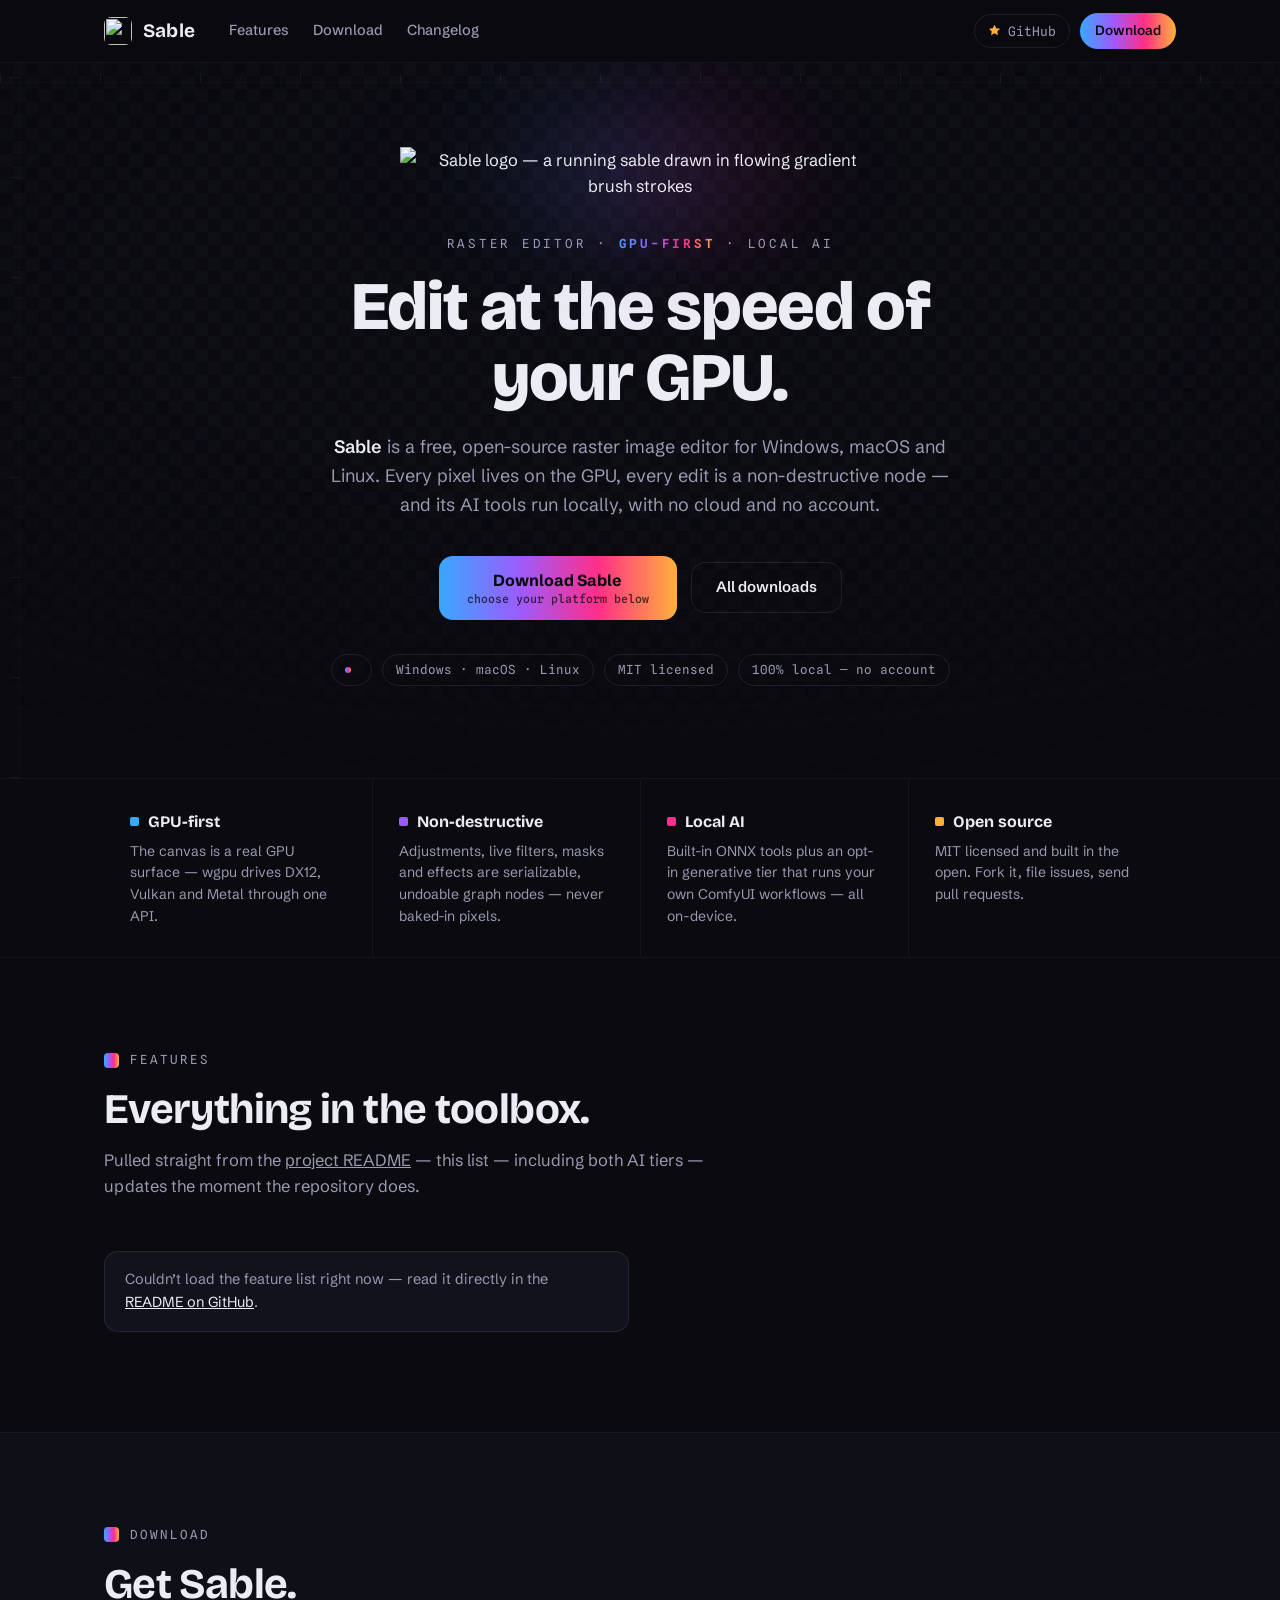
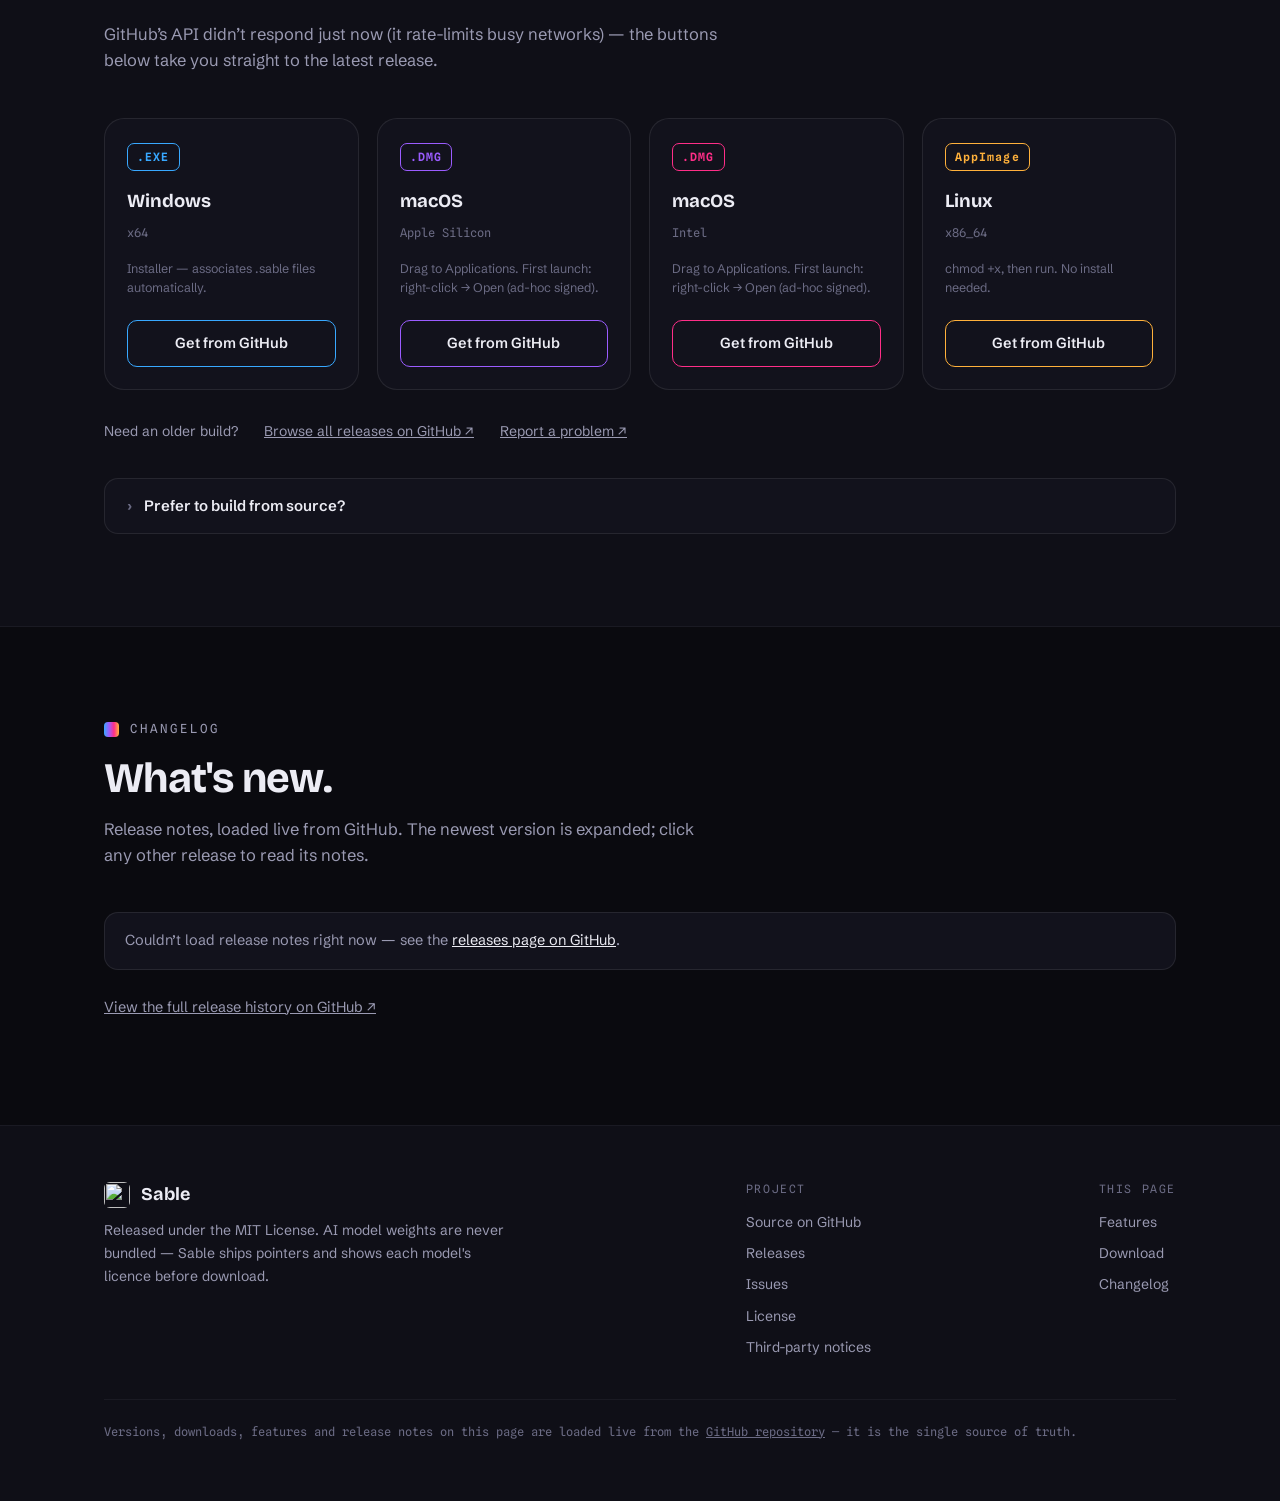
==== pages/index.html @ 09e89aaf "Add github page" ====
<!doctype html>
<!--
  Sable website — single static file, designed to live inside the repo itself.

  Deploy on GitHub Pages from the /pages folder:
    Branch-based Pages only supports / or /docs, so /pages is published
    through GitHub Actions instead:
    1. Save this file as  pages/index.html  on the main branch.
    2. Add the workflow  .github/workflows/site.yml  (provided with this file).
    3. Repo Settings → Pages → Source: "GitHub Actions".
    4. Push — the site goes live at  https://drommedhar.github.io/sable/

  No build step, no dependencies to install. All content (versions, download
  links, file sizes, features, changelog, stars, license, support links) is
  fetched live from the GitHub API and raw.githubusercontent.com, so the
  repository remains the single source of truth. All URLs are absolute, so
  the page works at any path (project subpath or a custom domain).
-->
<html lang="en">
<head>
<meta charset="utf-8">
<meta name="viewport" content="width=device-width, initial-scale=1">
<meta name="color-scheme" content="dark">
<title>Sable — GPU-first image editor with local AI</title>
<meta name="description" content="Sable is a free, open-source raster image editor for Windows, macOS and Linux. GPU-first, non-destructive, with local AI tools — no cloud, no account.">
<link rel="canonical" href="https://drommedhar.github.io/sable/">

<!-- Open Graph / social -->
<meta property="og:url" content="https://drommedhar.github.io/sable/">
<meta property="og:title" content="Sable — GPU-first image editor with local AI">
<meta property="og:description" content="A free, cross-platform raster image editor. Every pixel on the GPU, every edit a non-destructive node, AI that runs locally.">
<meta property="og:image" content="https://raw.githubusercontent.com/Drommedhar/sable/main/img/sable_icon.png">
<meta property="og:type" content="website">

<link rel="icon" type="image/png" href="https://raw.githubusercontent.com/Drommedhar/sable/main/img/sable_icon.png">

<!-- Fonts -->
<link rel="preconnect" href="https://fonts.googleapis.com">
<link rel="preconnect" href="https://fonts.gstatic.com" crossorigin>
<link href="https://fonts.googleapis.com/css2?family=Bricolage+Grotesque:opsz,wght@12..96,500;12..96,600;12..96,700;12..96,800&family=Schibsted+Grotesk:ital,wght@0,400;0,500;0,600;0,700;1,400&family=Spline+Sans+Mono:wght@400;500;600&display=swap" rel="stylesheet">

<!-- Markdown rendering + sanitizing for README / release notes -->
<script defer src="https://cdnjs.cloudflare.com/ajax/libs/marked/12.0.2/marked.min.js"></script>
<script defer src="https://cdnjs.cloudflare.com/ajax/libs/dompurify/3.1.5/purify.min.js"></script>

<style>
/* ============================================================
   Tokens — palette sampled from the Sable logo gradient
   ============================================================ */
:root{
  --bg:        #0a0a0f;
  --bg-2:      #0f0f17;
  --panel:     #12121c;
  --panel-2:   #161623;
  --line:      rgba(236,236,244,.09);
  --line-soft: rgba(236,236,244,.05);
  --text:      #ececf4;
  --mut:       #9a9ab2;
  --faint:     #6b6b84;

  --blue:    #38a8ff;
  --violet:  #9b5cff;
  --magenta: #ff2e88;
  --amber:   #ffb13b;
  --grad: linear-gradient(90deg,var(--blue),var(--violet),var(--magenta),var(--amber));

  --font-display:"Bricolage Grotesque",system-ui,sans-serif;
  --font-body:"Schibsted Grotesk",system-ui,sans-serif;
  --font-mono:"Spline Sans Mono",ui-monospace,monospace;

  --r-sm:8px; --r-md:14px; --r-lg:20px;
  --maxw:1120px;
}

*{box-sizing:border-box}
html{scroll-behavior:smooth}
body{
  margin:0;
  background:var(--bg);
  color:var(--text);
  font-family:var(--font-body);
  font-size:16.5px;
  line-height:1.6;
  -webkit-font-smoothing:antialiased;
  text-rendering:optimizeLegibility;
}
img{max-width:100%;height:auto}
a{color:var(--text)}
:focus-visible{outline:2px solid var(--blue);outline-offset:3px;border-radius:4px}
::selection{background:var(--violet);color:#0a0a0f}

.wrap{max-width:var(--maxw);margin:0 auto;padding:0 24px}
.skip{position:absolute;left:-999px;top:8px;background:var(--panel);padding:8px 14px;border-radius:8px;z-index:100}
.skip:focus{left:8px}

/* ============================================================
   Nav
   ============================================================ */
.nav{
  position:sticky;top:0;z-index:50;
  background:rgba(10,10,15,.78);
  backdrop-filter:blur(14px);
  -webkit-backdrop-filter:blur(14px);
  border-bottom:1px solid var(--line-soft);
}
.nav-in{display:flex;align-items:center;gap:28px;height:62px}
.brand{display:flex;align-items:center;gap:11px;text-decoration:none;font-family:var(--font-display);font-weight:700;font-size:19px;letter-spacing:.01em}
.brand img{width:28px;height:28px;border-radius:7px}
.nav-links{display:flex;gap:24px;margin-left:6px}
.nav-links a{color:var(--mut);text-decoration:none;font-size:14.5px;font-weight:500;transition:color .15s}
.nav-links a:hover{color:var(--text)}
.nav-right{margin-left:auto;display:flex;align-items:center;gap:10px}
.star-pill{
  display:inline-flex;align-items:center;gap:7px;
  font-family:var(--font-mono);font-size:13px;color:var(--mut);
  text-decoration:none;border:1px solid var(--line);border-radius:99px;
  padding:6px 13px;transition:border-color .15s,color .15s;
}
.star-pill:hover{border-color:var(--violet);color:var(--text)}
.star-pill svg{width:13px;height:13px;fill:var(--amber)}
.nav-dl{
  font-size:13.5px;font-weight:600;text-decoration:none;color:#0a0a0f;
  background:var(--grad);border-radius:99px;padding:7px 15px;
}
.nav-dl:hover{filter:brightness(1.1)}

/* ============================================================
   Hero — an editor canvas: dark checkerboard, rulers,
   the logo with an aurora glow and a sheen flowing through its strokes
   ============================================================ */
.hero{position:relative;overflow:hidden;border-bottom:1px solid var(--line-soft)}
.hero-canvas{
  position:absolute;inset:0;
  background:repeating-conic-gradient(#0e0e15 0% 25%, #0a0a0f 0% 50%) 0 0 / 26px 26px;
  -webkit-mask-image:radial-gradient(120% 90% at 50% 30%, #000 35%, transparent 78%);
  mask-image:radial-gradient(120% 90% at 50% 30%, #000 35%, transparent 78%);
}
/* faint editor rulers along the top and left edge */
.ruler-x,.ruler-y{position:absolute;opacity:.5;pointer-events:none}
.ruler-x{
  top:0;left:0;right:0;height:20px;border-bottom:1px solid var(--line-soft);
  background:
    repeating-linear-gradient(90deg, var(--line) 0 1px, transparent 1px 100px),
    repeating-linear-gradient(90deg, var(--line-soft) 0 1px, transparent 1px 10px);
  background-size:100% 9px,100% 5px;
  background-position:bottom left;background-repeat:repeat-x;
}
.ruler-y{
  top:0;bottom:0;left:0;width:20px;border-right:1px solid var(--line-soft);
  background:
    repeating-linear-gradient(0deg, var(--line) 0 1px, transparent 1px 100px),
    repeating-linear-gradient(0deg, var(--line-soft) 0 1px, transparent 1px 10px);
  background-size:9px 100%,5px 100%;
  background-position:bottom right;background-repeat:repeat-y;
}
.hero-in{
  position:relative;
  display:flex;flex-direction:column;align-items:center;text-align:center;
  padding:84px 24px 92px;
  cursor:crosshair;
}

/* the logo stage — soft aurora behind, a light sheen flowing through the
   brush strokes (the logo PNG itself is the mask) */
.logo-stage{position:relative;display:grid;place-items:center;margin-bottom:34px}
.aura{position:absolute;border-radius:50%;filter:blur(64px);pointer-events:none;z-index:0}
.aura-1{width:300px;height:230px;left:6%;background:radial-gradient(closest-side,var(--blue),transparent 72%);opacity:.20;animation:drift-a 12s ease-in-out infinite alternate}
.aura-2{width:340px;height:250px;background:radial-gradient(closest-side,var(--violet),transparent 72%);opacity:.22;animation:drift-b 10s ease-in-out infinite alternate}
.aura-3{width:300px;height:230px;right:4%;background:radial-gradient(closest-side,var(--magenta),transparent 72%);opacity:.18;animation:drift-a 14s ease-in-out infinite alternate-reverse}
@keyframes drift-a{from{transform:translate(-26px,10px) scale(.94)}to{transform:translate(26px,-14px) scale(1.06)}}
@keyframes drift-b{from{transform:translate(18px,-12px) scale(1.05)}to{transform:translate(-20px,12px) scale(.95)}}
.logo-wrap{position:relative;z-index:1}
.logo-wrap img{width:min(480px,72vw);display:block;filter:drop-shadow(0 14px 50px rgba(155,92,255,.25))}
.logo-flow{
  position:absolute;inset:0;pointer-events:none;
  -webkit-mask:url("https://raw.githubusercontent.com/Drommedhar/sable/main/img/logo_only.png") center/contain no-repeat;
  mask:url("https://raw.githubusercontent.com/Drommedhar/sable/main/img/logo_only.png") center/contain no-repeat;
  background:linear-gradient(115deg,transparent 42%,rgba(255,245,235,.95) 50%,transparent 58%);
  background-size:250% 100%;background-repeat:no-repeat;background-position:0% 0;
  mix-blend-mode:screen;
  animation:stroke-flow 5.2s cubic-bezier(.45,0,.3,1) infinite;
}
@keyframes stroke-flow{
  0%{background-position:0% 0}
  48%{background-position:100% 0}
  100%{background-position:100% 0}
}

.eyebrow{
  font-family:var(--font-mono);font-size:12.5px;letter-spacing:.22em;
  text-transform:uppercase;color:var(--mut);margin:0 0 18px;
}
.eyebrow b{
  background:var(--grad);-webkit-background-clip:text;background-clip:text;
  color:transparent;font-weight:600;
}
h1{
  font-family:var(--font-display);font-weight:800;
  font-size:clamp(38px,6.2vw,68px);line-height:1.04;letter-spacing:-.02em;
  margin:0 0 20px;max-width:15ch;
}
.tagline{max-width:58ch;color:var(--mut);font-size:18px;margin:0 0 36px}
.tagline strong{color:var(--text);font-weight:600}

.cta-row{display:flex;flex-wrap:wrap;gap:14px;justify-content:center;align-items:center}
.btn{
  display:inline-flex;flex-direction:column;align-items:center;justify-content:center;
  text-decoration:none;border-radius:var(--r-md);
  padding:14px 28px;font-weight:700;font-size:16px;line-height:1.25;
  transition:transform .12s,filter .15s,border-color .15s;
}
.btn:active{transform:translateY(1px)}
.btn-primary{background:var(--grad);color:#0a0a0f}
.btn-primary:hover{filter:brightness(1.12)}
.btn-primary small{font-family:var(--font-mono);font-weight:500;font-size:11.5px;opacity:.75;margin-top:2px}
.btn-ghost{border:1px solid var(--line);color:var(--text);font-weight:600;font-size:15px;padding:15px 24px}
.btn-ghost:hover{border-color:var(--violet)}
.alt-arch{font-size:13px;color:var(--faint);margin-top:14px}
.alt-arch a{color:var(--mut)}
.alt-arch a:hover{color:var(--text)}

.hero-chips{display:flex;flex-wrap:wrap;gap:10px;justify-content:center;margin-top:34px}
.chip{
  font-family:var(--font-mono);font-size:12.5px;color:var(--mut);
  border:1px solid var(--line);border-radius:99px;padding:5px 13px;
  text-decoration:none;display:inline-flex;align-items:center;gap:7px;
}
a.chip:hover{border-color:var(--blue);color:var(--text)}
.chip .dot{width:6px;height:6px;border-radius:99px;background:var(--grad)}

/* ============================================================
   Spec strip
   ============================================================ */
.specs{border-bottom:1px solid var(--line-soft)}
.specs-in{
  display:grid;grid-template-columns:repeat(4,1fr);
}
.spec{padding:30px 26px;border-left:1px solid var(--line-soft)}
.spec:first-child{border-left:0}
.spec h3{font-family:var(--font-display);font-size:16px;font-weight:700;margin:0 0 6px}
.spec p{margin:0;font-size:14px;color:var(--mut);line-height:1.55}
.spec h3 span{display:inline-block;width:9px;height:9px;border-radius:2px;margin-right:9px;vertical-align:1px}

/* ============================================================
   Sections — quiet eyebrow: color swatch + label
   ============================================================ */
section{padding:92px 0}
.layer-row{
  display:flex;align-items:center;gap:11px;
  font-family:var(--font-mono);font-size:12.5px;letter-spacing:.16em;
  text-transform:uppercase;color:var(--mut);margin-bottom:16px;
}
.layer-row .swatch{width:15px;height:15px;border-radius:4px;background:var(--grad)}
h2{
  font-family:var(--font-display);font-weight:700;
  font-size:clamp(28px,3.6vw,42px);letter-spacing:-.015em;line-height:1.1;
  margin:0 0 14px;
}
.sec-sub{color:var(--mut);max-width:62ch;margin:0 0 44px;font-size:16.5px}
.sec-sub a{color:var(--mut)}
.sec-sub a:hover{color:var(--text)}

/* status / fallback notes */
.note{
  border:1px solid var(--line);border-radius:var(--r-md);
  background:var(--panel);color:var(--mut);font-size:14.5px;
  padding:16px 20px;margin:8px 0;
}
.note a{color:var(--text)}

/* loading shimmer */
.skel{position:relative;overflow:hidden;background:var(--panel);border-radius:var(--r-md);min-height:120px}
.skel::after{
  content:"";position:absolute;inset:0;
  background:linear-gradient(100deg,transparent 30%,rgba(236,236,244,.045) 50%,transparent 70%);
  animation:shimmer 1.4s infinite;
}
@keyframes shimmer{from{transform:translateX(-100%)}to{transform:translateX(100%)}}

/* ============================================================
   Features — docked editor panels, content from README
   ============================================================ */
.feat-grid{display:grid;grid-template-columns:1fr 1fr;gap:22px}
.panel{
  border:1px solid var(--line);border-radius:var(--r-lg);
  background:linear-gradient(180deg,var(--panel) 0%,var(--bg-2) 100%);
  overflow:hidden;display:flex;flex-direction:column;
}
.panel-head{
  display:flex;align-items:center;gap:10px;
  padding:13px 20px;border-bottom:1px solid var(--line-soft);
  background:rgba(236,236,244,.025);
  font-family:var(--font-mono);font-size:12.5px;letter-spacing:.12em;text-transform:uppercase;
}
.panel-head .pdot{width:8px;height:8px;border-radius:2px;background:var(--hue,var(--blue))}
.panel-head .caret{margin-left:auto;color:var(--faint);font-size:11px}
.panel-body{padding:20px 24px 8px;font-size:15px;color:#c7c7d8}
.panel-body.clamped{
  max-height:330px;overflow:hidden;
  -webkit-mask-image:linear-gradient(#000 72%,transparent);
  mask-image:linear-gradient(#000 72%,transparent);
}
.panel-body p{margin:0 0 12px}
.panel-body ul{margin:0 0 12px;padding-left:2px;list-style:none}
.panel-body li{padding-left:20px;position:relative;margin-bottom:9px;line-height:1.55}
.panel-body li::before{
  content:"";position:absolute;left:2px;top:.62em;
  width:7px;height:7px;border-radius:2px;background:var(--hue,var(--blue));opacity:.85;
}
.panel-body li li::before{width:5px;height:5px;border-radius:99px;opacity:.55}
.panel-body ul ul{margin-top:9px}
.panel-body strong{color:var(--text);font-weight:600}
.panel-body code{
  font-family:var(--font-mono);font-size:.86em;background:rgba(236,236,244,.07);
  padding:1.5px 6px;border-radius:5px;
}
.panel-body a{color:var(--blue)}
.panel-more{
  align-self:flex-start;margin:4px 24px 20px;
  background:none;border:1px solid var(--line);color:var(--mut);
  font-family:var(--font-mono);font-size:12px;letter-spacing:.08em;
  border-radius:99px;padding:6px 14px;cursor:pointer;
}
.panel-more:hover{color:var(--text);border-color:var(--hue,var(--violet))}

/* ============================================================
   Downloads
   ============================================================ */
#download{background:var(--bg-2);border-top:1px solid var(--line-soft);border-bottom:1px solid var(--line-soft)}
.dl-grid{display:grid;grid-template-columns:repeat(4,1fr);gap:18px}
.dl-card{
  border:1px solid var(--line);border-radius:var(--r-lg);
  background:var(--panel);padding:24px 22px 22px;
  display:flex;flex-direction:column;gap:6px;position:relative;
}
.dl-card.detected{border-color:var(--hue);box-shadow:0 0 0 1px var(--hue),0 12px 44px -18px var(--hue)}
.dl-detected{
  position:absolute;top:-10px;right:14px;
  font-family:var(--font-mono);font-size:10.5px;letter-spacing:.14em;text-transform:uppercase;
  background:var(--hue);color:#0a0a0f;border-radius:99px;padding:3px 10px;font-weight:600;
}
.ftype{
  align-self:flex-start;
  font-family:var(--font-mono);font-size:11.5px;font-weight:600;letter-spacing:.1em;
  color:var(--hue);border:1px solid var(--hue);border-radius:7px;
  padding:4px 9px;margin-bottom:10px;
}
.dl-card h3{font-family:var(--font-display);font-size:18.5px;font-weight:700;margin:0}
.dl-arch{font-family:var(--font-mono);font-size:12px;color:var(--faint)}
.dl-file{font-family:var(--font-mono);font-size:12px;color:var(--mut);word-break:break-all;margin-top:8px}
.dl-meta{font-family:var(--font-mono);font-size:12px;color:var(--faint);margin-bottom:12px}
.dl-hint{font-size:12.5px;color:var(--faint);line-height:1.5;margin-bottom:16px}
.dl-btn{
  margin-top:auto;text-align:center;text-decoration:none;font-weight:600;font-size:14.5px;
  border:1px solid var(--hue);color:var(--text);border-radius:10px;padding:11px 10px;
  transition:background .15s,color .15s;
}
.dl-btn:hover{background:var(--hue);color:#0a0a0f}
.dl-foot{margin-top:30px;display:flex;flex-wrap:wrap;gap:10px 26px;align-items:center;font-size:14px;color:var(--mut)}
.dl-foot a{color:var(--mut)}
.dl-foot a:hover{color:var(--text)}
details.src{
  margin-top:36px;border:1px solid var(--line);border-radius:var(--r-md);
  background:var(--panel);
}
details.src summary{
  cursor:pointer;padding:15px 20px;font-weight:600;font-size:15px;list-style:none;
  display:flex;align-items:center;gap:10px;
}
details.src summary::before{content:"›";font-family:var(--font-mono);color:var(--faint);transition:transform .15s}
details.src[open] summary::before{transform:rotate(90deg)}
details.src .src-body{padding:0 20px 20px;color:var(--mut);font-size:14.5px}
details.src pre{
  background:#0a0a0f;border:1px solid var(--line-soft);border-radius:10px;
  padding:14px 18px;overflow-x:auto;font-family:var(--font-mono);font-size:13px;color:#c7c7d8;
}
details.src a{color:var(--blue)}

/* ============================================================
   Changelog
   ============================================================ */
.release{border:1px solid var(--line);border-radius:var(--r-lg);background:var(--panel);margin-bottom:16px;overflow:hidden}
.release summary{
  list-style:none;cursor:pointer;display:flex;align-items:center;gap:14px;flex-wrap:wrap;
  padding:18px 24px;
}
.release summary::-webkit-details-marker{display:none}
.release summary:hover{background:rgba(236,236,244,.02)}
.rel-tag{font-family:var(--font-mono);font-weight:600;font-size:16px}
.rel-latest{
  font-family:var(--font-mono);font-size:10.5px;font-weight:600;letter-spacing:.14em;text-transform:uppercase;
  background:var(--grad);color:#0a0a0f;border-radius:99px;padding:3px 10px;
}
.rel-pre{
  font-family:var(--font-mono);font-size:10.5px;letter-spacing:.12em;text-transform:uppercase;
  border:1px solid var(--line);color:var(--faint);border-radius:99px;padding:3px 10px;
}
.rel-date{font-family:var(--font-mono);font-size:13px;color:var(--faint)}
.rel-gh{margin-left:auto;font-size:13px;color:var(--faint);text-decoration:none}
.rel-gh:hover{color:var(--text)}
.rel-caret{font-family:var(--font-mono);color:var(--faint);transition:transform .15s}
details[open] .rel-caret{transform:rotate(90deg)}
.rel-body{padding:4px 26px 22px;border-top:1px solid var(--line-soft);font-size:15px;color:#c7c7d8}
.rel-body h3{
  display:inline-block;font-family:var(--font-mono);font-size:11.5px;font-weight:600;
  letter-spacing:.14em;text-transform:uppercase;border-radius:99px;
  padding:4px 13px;margin:20px 0 12px;border:1px solid var(--line);color:var(--mut);
}
.rel-body h3[data-kind="added"]{color:var(--amber);border-color:var(--amber)}
.rel-body h3[data-kind="changed"]{color:var(--blue);border-color:var(--blue)}
.rel-body h3[data-kind="fixed"]{color:var(--magenta);border-color:var(--magenta)}
.rel-body h3[data-kind="removed"],.rel-body h3[data-kind="security"]{color:var(--violet);border-color:var(--violet)}
.rel-body ul{margin:0 0 14px;padding-left:2px;list-style:none}
.rel-body li{padding-left:18px;position:relative;margin-bottom:8px;line-height:1.55}
.rel-body li::before{content:"–";position:absolute;left:0;color:var(--faint)}
.rel-body strong{color:var(--text);font-weight:600}
.rel-body code{font-family:var(--font-mono);font-size:.86em;background:rgba(236,236,244,.07);padding:1.5px 6px;border-radius:5px}
.rel-body a{color:var(--blue);word-break:break-word}
.rel-body p{margin:14px 0}
.changelog-foot{margin-top:26px;font-size:14.5px}
.changelog-foot a{color:var(--mut)}
.changelog-foot a:hover{color:var(--text)}

/* ============================================================
   Footer
   ============================================================ */
footer{border-top:1px solid var(--line-soft);padding:54px 0 60px;background:var(--bg-2)}
.foot-in{display:flex;flex-wrap:wrap;gap:34px;justify-content:space-between;align-items:flex-start}
.foot-brand{display:flex;align-items:center;gap:11px;font-family:var(--font-display);font-weight:700;font-size:18px}
.foot-brand img{width:26px;height:26px;border-radius:6px}
.foot-col{font-size:14px;color:var(--mut);max-width:46ch;line-height:1.65}
.foot-col p{margin:10px 0 0}
.foot-links{display:flex;flex-direction:column;gap:9px;font-size:14px}
.foot-links a{color:var(--mut);text-decoration:none}
.foot-links a:hover{color:var(--text)}
.foot-links .fl-head{font-family:var(--font-mono);font-size:11.5px;letter-spacing:.14em;text-transform:uppercase;color:var(--faint);margin-bottom:3px}
.support-row{display:flex;flex-wrap:wrap;gap:10px;margin-top:14px}
.support-row a{
  font-size:13px;font-weight:600;text-decoration:none;color:var(--text);
  border:1px solid var(--line);border-radius:99px;padding:7px 15px;
}
.support-row a:hover{border-color:var(--amber)}
.foot-truth{
  margin-top:40px;padding-top:22px;border-top:1px solid var(--line-soft);
  font-family:var(--font-mono);font-size:12px;color:var(--faint);
  display:flex;flex-wrap:wrap;gap:8px 20px;justify-content:space-between;
}
.foot-truth a{color:var(--faint)}

/* ============================================================
   Responsive + motion
   ============================================================ */
@media (max-width:980px){
  .feat-grid{grid-template-columns:1fr}
  .dl-grid{grid-template-columns:1fr 1fr}
  .specs-in{grid-template-columns:1fr 1fr}
  .spec:nth-child(odd){border-left:0}
  .spec{border-top:1px solid var(--line-soft)}
  .spec:nth-child(-n+2){border-top:0}
}
@media (max-width:720px){
  .nav-links{display:none}
  .nav-dl{display:none}
  section{padding:68px 0}
  .hero-in{padding:60px 20px 70px}
  .dl-grid{grid-template-columns:1fr}
  .specs-in{grid-template-columns:1fr}
  .spec{border-left:0;border-top:1px solid var(--line-soft)}
  .spec:first-child{border-top:0}
  .rel-gh{display:none}
}
@media (prefers-reduced-motion:reduce){
  html{scroll-behavior:auto}
  .logo-flow,.aura{animation:none}
  .logo-flow{display:none}
  .skel::after{animation:none}
  *{transition:none !important}
}
</style>
</head>
<body>
<a class="skip" href="#main">Skip to content</a>

<!-- ================= NAV ================= -->
<nav class="nav" aria-label="Main">
  <div class="wrap nav-in">
    <a class="brand" href="#top">
      <img src="https://raw.githubusercontent.com/Drommedhar/sable/main/img/sable_icon.png" alt="" width="28" height="28">
      Sable
    </a>
    <div class="nav-links">
      <a href="#features">Features</a>
      <a href="#download">Download</a>
      <a href="#changelog">Changelog</a>
    </div>
    <div class="nav-right">
      <a class="star-pill" id="navStars" href="https://github.com/Drommedhar/sable" target="_blank" rel="noopener">
        <svg viewBox="0 0 16 16" aria-hidden="true"><path d="M8 .8l2.1 4.4 4.8.6-3.5 3.3.9 4.7L8 11.5l-4.3 2.3.9-4.7L1.1 5.8l4.8-.6z"/></svg>
        <span id="navStarCount">GitHub</span>
      </a>
      <a class="nav-dl" href="#download">Download</a>
    </div>
  </div>
</nav>

<main id="main">

<!-- ================= HERO ================= -->
<header class="hero" id="top">
  <div class="hero-canvas" aria-hidden="true"></div>
  <div class="ruler-x" aria-hidden="true"></div>
  <div class="ruler-y" aria-hidden="true"></div>

  <div class="hero-in">
    <div class="logo-stage">
      <span class="aura aura-1" aria-hidden="true"></span>
      <span class="aura aura-2" aria-hidden="true"></span>
      <span class="aura aura-3" aria-hidden="true"></span>
      <div class="logo-wrap">
        <img src="https://raw.githubusercontent.com/Drommedhar/sable/main/img/logo_only.png" alt="Sable logo — a running sable drawn in flowing gradient brush strokes" fetchpriority="high">
        <span class="logo-flow" aria-hidden="true"></span>
      </div>
    </div>

    <p class="eyebrow">Raster editor · <b>GPU-first</b> · Local AI</p>
    <h1>Edit at the speed of your GPU.</h1>
    <p class="tagline" id="tagline">
      <strong>Sable</strong> is a free, open-source raster image editor for Windows, macOS and Linux.
      Every pixel lives on the GPU, every edit is a non-destructive node — and its AI tools run
      locally, with no cloud and no account.
    </p>

    <div class="cta-row">
      <a class="btn btn-primary" id="btnPrimary" href="#download">
        <span id="btnPrimaryLabel">Download Sable</span>
        <small id="btnPrimaryMeta">latest release</small>
      </a>
      <a class="btn btn-ghost" href="#download">All downloads</a>
    </div>
    <p class="alt-arch" id="altArch" hidden></p>

    <div class="hero-chips" id="heroChips">
      <a class="chip" id="chipVersion" href="#changelog" hidden><span class="dot"></span><span id="chipVersionText"></span></a>
      <span class="chip">Windows · macOS · Linux</span>
      <span class="chip" id="chipLicense">MIT licensed</span>
      <span class="chip">100% local — no account</span>
    </div>
  </div>
</header>

<!-- ================= SPEC STRIP ================= -->
<div class="specs" aria-label="Highlights">
  <div class="wrap specs-in">
    <div class="spec">
      <h3><span style="background:var(--blue)"></span>GPU-first</h3>
      <p>The canvas is a real GPU surface — wgpu drives DX12, Vulkan and Metal through one API.</p>
    </div>
    <div class="spec">
      <h3><span style="background:var(--violet)"></span>Non-destructive</h3>
      <p>Adjustments, live filters, masks and effects are serializable, undoable graph nodes — never baked-in pixels.</p>
    </div>
    <div class="spec">
      <h3><span style="background:var(--magenta)"></span>Local AI</h3>
      <p>Built-in ONNX tools plus an opt-in generative tier that runs your own ComfyUI workflows — all on-device.</p>
    </div>
    <div class="spec">
      <h3><span style="background:var(--amber)"></span>Open source</h3>
      <p>MIT licensed and built in the open. Fork it, file issues, send pull requests.</p>
    </div>
  </div>
</div>

<!-- ================= FEATURES ================= -->
<section id="features" style="scroll-margin-top:70px">
  <div class="wrap">
    <div class="layer-row" aria-hidden="true">
      <span class="swatch"></span> Features
    </div>
    <h2>Everything in the toolbox.</h2>
    <p class="sec-sub">Pulled straight from the
      <a href="https://github.com/Drommedhar/sable#features" target="_blank" rel="noopener">project README</a> —
      this list — including both AI tiers — updates the moment the repository does.</p>
    <div class="feat-grid" id="featGrid">
      <div class="skel" style="min-height:300px"></div>
      <div class="skel" style="min-height:300px"></div>
      <div class="skel" style="min-height:300px"></div>
      <div class="skel" style="min-height:300px"></div>
    </div>
  </div>
</section>

<!-- ================= DOWNLOAD ================= -->
<section id="download" style="scroll-margin-top:70px">
  <div class="wrap">
    <div class="layer-row" aria-hidden="true">
      <span class="swatch"></span> Download
    </div>
    <h2>Get Sable.</h2>
    <p class="sec-sub" id="dlSub">Installers are built per release for all three platforms and published on GitHub.</p>

    <div class="dl-grid" id="dlGrid">
      <div class="skel" style="min-height:260px"></div>
      <div class="skel" style="min-height:260px"></div>
      <div class="skel" style="min-height:260px"></div>
      <div class="skel" style="min-height:260px"></div>
    </div>

    <div class="dl-foot">
      <span>Need an older build?</span>
      <a href="https://github.com/Drommedhar/sable/releases" target="_blank" rel="noopener">Browse all releases on GitHub ↗</a>
      <a href="https://github.com/Drommedhar/sable/issues" target="_blank" rel="noopener">Report a problem ↗</a>
    </div>

    <details class="src">
      <summary>Prefer to build from source?</summary>
      <div class="src-body">
        <p>Sable builds with the <strong>.NET 10 SDK</strong>; a GPU with DX12, Vulkan or Metal is required to run it.</p>
        <pre>git clone https://github.com/Drommedhar/sable.git
cd sable
dotnet run --project src/Sable.App</pre>
        <p>Full instructions live in the <a href="https://github.com/Drommedhar/sable#build-from-source" target="_blank" rel="noopener">README</a>.</p>
      </div>
    </details>
  </div>
</section>

<!-- ================= CHANGELOG ================= -->
<section id="changelog" style="scroll-margin-top:70px">
  <div class="wrap">
    <div class="layer-row" aria-hidden="true">
      <span class="swatch"></span> Changelog
    </div>
    <h2>What's new.</h2>
    <p class="sec-sub">Release notes, loaded live from GitHub. The newest version is expanded; click any other release to read its notes.</p>
    <div id="changelogList">
      <div class="skel" style="min-height:90px;margin-bottom:14px"></div>
      <div class="skel" style="min-height:64px;margin-bottom:14px"></div>
      <div class="skel" style="min-height:64px"></div>
    </div>
    <p class="changelog-foot">
      <a href="https://github.com/Drommedhar/sable/releases" target="_blank" rel="noopener">View the full release history on GitHub ↗</a>
    </p>
  </div>
</section>

</main>

<!-- ================= FOOTER ================= -->
<footer>
  <div class="wrap">
    <div class="foot-in">
      <div>
        <div class="foot-brand">
          <img src="https://raw.githubusercontent.com/Drommedhar/sable/main/img/sable_icon.png" alt="">
          Sable
        </div>
        <div class="foot-col">
          <p id="footLicense">Released under the MIT License. AI model weights are never bundled — Sable ships
            pointers and shows each model's licence before download.</p>
          <div class="support-row" id="supportRow" hidden></div>
        </div>
      </div>
      <div class="foot-links">
        <span class="fl-head">Project</span>
        <a href="https://github.com/Drommedhar/sable" target="_blank" rel="noopener">Source on GitHub</a>
        <a href="https://github.com/Drommedhar/sable/releases" target="_blank" rel="noopener">Releases</a>
        <a href="https://github.com/Drommedhar/sable/issues" target="_blank" rel="noopener">Issues</a>
        <a href="https://github.com/Drommedhar/sable/blob/main/LICENSE" target="_blank" rel="noopener">License</a>
        <a href="https://github.com/Drommedhar/sable/blob/main/THIRD-PARTY-NOTICES.md" target="_blank" rel="noopener">Third-party notices</a>
      </div>
      <div class="foot-links">
        <span class="fl-head">This page</span>
        <a href="#features">Features</a>
        <a href="#download">Download</a>
        <a href="#changelog">Changelog</a>
      </div>
    </div>
    <div class="foot-truth">
      <span>Versions, downloads, features and release notes on this page are loaded live from the
        <a href="https://github.com/Drommedhar/sable" target="_blank" rel="noopener">GitHub repository</a> — it is the single source of truth.</span>
      <span id="footUpdated"></span>
    </div>
  </div>
</footer>

<script>
/* ==========================================================================
   Sable site — all dynamic data comes from GitHub.
   Sources:
     - REST API  : repo metadata (stars, license) + releases (versions,
                   notes, assets, sizes, download counts)
     - raw files : README.md (tagline, features, support links), logo images
   A short sessionStorage cache keeps repeat visits fast and polite to the
   unauthenticated API rate limit. Everything degrades to GitHub links if
   the API can't be reached.
   ========================================================================== */
(function () {
  'use strict';

  var OWNER  = 'Drommedhar';
  var NAME   = 'sable';
  var BRANCH = 'main';

  var REPO_URL = 'https://github.com/' + OWNER + '/' + NAME;
  var API      = 'https://api.github.com/repos/' + OWNER + '/' + NAME;
  var RAW      = 'https://raw.githubusercontent.com/' + OWNER + '/' + NAME + '/' + BRANCH;

  var CACHE_KEY = 'sable_site_cache_v1';
  var CACHE_TTL = 10 * 60 * 1000; // 10 minutes

  var HUES = ['var(--blue)', 'var(--violet)', 'var(--magenta)', 'var(--amber)'];

  /* Platform definitions. `match` picks the right asset out of a release —
     written against the names produced by .github/workflows/release.yml,
     but loose enough to survive renames. */
  var PLATFORMS = [
    {
      key: 'windows', name: 'Windows', arch: 'x64', ftype: '.EXE', hue: 'var(--blue)',
      hint: 'Installer — associates .sable files automatically.',
      match: function (n) { return /\.exe$/i.test(n); }
    },
    {
      key: 'mac-arm', name: 'macOS', arch: 'Apple Silicon', ftype: '.DMG', hue: 'var(--violet)',
      hint: 'Drag to Applications. First launch: right-click → Open (ad-hoc signed).',
      match: function (n) { return /\.dmg$/i.test(n) && /(arm64|aarch64)/i.test(n); }
    },
    {
      key: 'mac-x64', name: 'macOS', arch: 'Intel', ftype: '.DMG', hue: 'var(--magenta)',
      hint: 'Drag to Applications. First launch: right-click → Open (ad-hoc signed).',
      match: function (n) { return /\.dmg$/i.test(n) && !/(arm64|aarch64)/i.test(n); }
    },
    {
      key: 'linux', name: 'Linux', arch: 'x86_64', ftype: 'AppImage', hue: 'var(--amber)',
      hint: 'chmod +x, then run. No install needed.',
      match: function (n) { return /\.appimage$/i.test(n); }
    }
  ];

  /* ---------------------------------------------------------------- utils */
  function $(id) { return document.getElementById(id); }

  function el(tag, cls, text) {
    var n = document.createElement(tag);
    if (cls) n.className = cls;
    if (text != null) n.textContent = text;
    return n;
  }

  function fmtBytes(b) {
    if (!b && b !== 0) return '';
    if (b < 1024 * 1024) return Math.round(b / 1024) + ' KB';
    return (b / (1024 * 1024)).toFixed(1).replace(/\.0$/, '') + ' MB';
  }

  function fmtDate(iso) {
    try {
      return new Date(iso).toLocaleDateString(undefined,
        { year: 'numeric', month: 'short', day: 'numeric' });
    } catch (e) { return iso || ''; }
  }

  function relDate(iso) {
    var d = (Date.now() - new Date(iso).getTime()) / 86400000;
    if (d < 1) return 'today';
    if (d < 2) return 'yesterday';
    if (d < 30) return Math.floor(d) + ' days ago';
    if (d < 365) return Math.floor(d / 30) + ' months ago';
    return Math.floor(d / 365) + ' years ago';
  }

  function fmtCount(n) {
    if (n >= 1e6) return (n / 1e6).toFixed(1).replace(/\.0$/, '') + 'M';
    if (n >= 1e3) return (n / 1e3).toFixed(1).replace(/\.0$/, '') + 'k';
    return String(n);
  }

  /* Markdown → sanitized HTML (marked + DOMPurify, loaded from CDN). */
  function md(src) {
    if (!src) return '';
    if (!window.marked || !window.DOMPurify) {
      var p = el('p'); p.textContent = src; return p.outerHTML;
    }
    var html = window.marked.parse(src, { mangle: false, headerIds: false });
    return window.DOMPurify.sanitize(html, { ADD_ATTR: ['target', 'rel'] });
  }

  function hardenLinks(root) {
    root.querySelectorAll('a[href]').forEach(function (a) {
      a.target = '_blank';
      a.rel = 'noopener noreferrer';
    });
  }

  /* ------------------------------------------------------- README parsing */

  /* First "### ..." heading before any "## " section = the project tagline. */
  function extractTagline(readme) {
    var head = readme.split(/\n## /)[0];
    var m = head.match(/^###\s+(.+?)\s*$/m);
    return m ? m[1].trim() : null;
  }

  /* Slice the "## Features" section and split it into one card per
     "### Subsection". */
  function extractFeatures(readme) {
    var m = readme.match(/\n##\s+Features\s*\n([\s\S]*?)(?=\n##\s|$)/);
    if (!m) return null;
    /* Leading '\n' guarantees the first "### ..." is split correctly even
       when the captured section starts directly on it. */
    var parts = ('\n' + m[1]).split(/\n###\s+/).slice(1); // drop intro before first ###
    if (!parts.length) return null;
    return parts.map(function (p) {
      var nl = p.indexOf('\n');
      return {
        title: (nl === -1 ? p : p.slice(0, nl)).trim(),
        body:  (nl === -1 ? '' : p.slice(nl + 1)).trim()
      };
    });
  }

  /* Pull every link out of "## Support the Project" (Ko-fi, PayPal, ...). */
  function extractSupportLinks(readme) {
    var m = readme.match(/\n##\s+Support[^\n]*\n([\s\S]*?)(?=\n##\s|$)/i);
    if (!m) return [];
    var links = [], re = /\[([^\]]*)\]\((https?:\/\/[^)\s]+)\)/g, x;
    while ((x = re.exec(m[1]))) {
      var label = x[1].replace(/<[^>]+>/g, '').trim();
      if (!label) {
        if (/paypal/i.test(x[2])) label = 'Donate via PayPal';
        else if (/ko-?fi/i.test(x[2])) label = 'Buy me a coffee';
        else label = 'Support';
      }
      links.push({ label: label, url: x[2] });
    }
    /* de-dupe by URL */
    var seen = {};
    return links.filter(function (l) {
      if (seen[l.url]) return false; seen[l.url] = 1; return true;
    });
  }

  /* ------------------------------------------------------------- fetching */
  function getJSON(url) {
    return fetch(url, { headers: { Accept: 'application/vnd.github+json' } })
      .then(function (r) {
        if (!r.ok) throw new Error('HTTP ' + r.status + ' for ' + url);
        return r.json();
      });
  }

  function getText(url) {
    return fetch(url).then(function (r) {
      if (!r.ok) throw new Error('HTTP ' + r.status + ' for ' + url);
      return r.text();
    });
  }

  function loadCache() {
    try {
      var c = JSON.parse(sessionStorage.getItem(CACHE_KEY));
      if (c && Date.now() - c.t < CACHE_TTL) return c;
    } catch (e) { /* ignore */ }
    return null;
  }

  function saveCache(data) {
    try {
      data.t = Date.now();
      sessionStorage.setItem(CACHE_KEY, JSON.stringify(data));
    } catch (e) { /* storage full / blocked — fine */ }
  }

  /* --------------------------------------------------------- OS detection */
  function detectPlatformKey() {
    var ua = navigator.userAgent || '';
    if (/Android/i.test(ua)) return null;
    if (/iPhone|iPad|iPod/i.test(ua)) return null;
    if (/Win/i.test(ua)) return 'windows';
    if (/Mac/i.test(ua)) return 'mac-arm'; // most current Macs; alt link offered
    if (/Linux|X11/i.test(ua)) return 'linux';
    return null;
  }

  /* Chromium can tell us the real mac architecture. */
  function refineMacArch(cb) {
    if (navigator.userAgentData && navigator.userAgentData.getHighEntropyValues) {
      navigator.userAgentData.getHighEntropyValues(['architecture'])
        .then(function (v) {
          if (v && v.architecture) {
            cb(/arm/i.test(v.architecture) ? 'mac-arm' : 'mac-x64');
          }
        })
        .catch(function () { /* keep default */ });
    }
  }

  /* ------------------------------------------------------------ rendering */
  function pickLatest(releases) {
    for (var i = 0; i < releases.length; i++) {
      if (!releases[i].draft && !releases[i].prerelease) return releases[i];
    }
    return releases[0] || null;
  }

  function assetFor(release, platform) {
    if (!release || !release.assets) return null;
    for (var i = 0; i < release.assets.length; i++) {
      if (platform.match(release.assets[i].name)) return release.assets[i];
    }
    return null;
  }

  function renderHero(repo, latest, detectedKey) {
    if (repo && typeof repo.stargazers_count === 'number') {
      $('navStarCount').textContent = fmtCount(repo.stargazers_count);
    }
    if (repo && repo.license && repo.license.spdx_id && repo.license.spdx_id !== 'NOASSERTION') {
      $('chipLicense').textContent = repo.license.spdx_id + ' licensed';
    }
    if (!latest) return;

    var chip = $('chipVersion');
    $('chipVersionText').textContent =
      latest.tag_name + ' · released ' + relDate(latest.published_at);
    chip.hidden = false;

    var plat = PLATFORMS.filter(function (p) { return p.key === detectedKey; })[0];
    var asset = plat ? assetFor(latest, plat) : null;
    var btn = $('btnPrimary');

    if (plat && asset) {
      btn.href = asset.browser_download_url;
      $('btnPrimaryLabel').textContent =
        'Download for ' + plat.name + (plat.key === 'mac-arm' || plat.key === 'mac-x64'
          ? ' (' + plat.arch + ')' : '');
      $('btnPrimaryMeta').textContent =
        latest.tag_name + ' · ' + fmtBytes(asset.size) + ' · free';

      if (detectedKey === 'mac-arm' || detectedKey === 'mac-x64') {
        var otherKey = detectedKey === 'mac-arm' ? 'mac-x64' : 'mac-arm';
        var other = PLATFORMS.filter(function (p) { return p.key === otherKey; })[0];
        var otherAsset = assetFor(latest, other);
        if (otherAsset) {
          var alt = $('altArch');
          alt.innerHTML = '';
          alt.appendChild(document.createTextNode(other.arch + ' Mac? '));
          var a = el('a', null, 'Get the ' + other.arch + ' build');
          a.href = otherAsset.browser_download_url;
          alt.appendChild(a);
          alt.hidden = false;
        }
      }
    } else {
      /* No confident OS match — send them to the platform list below. */
      btn.href = '#download';
      $('btnPrimaryLabel').textContent = 'Download Sable';
      $('btnPrimaryMeta').textContent = latest.tag_name + ' · choose your platform below';
    }
  }

  function renderDownloads(latest, releases, detectedKey) {
    var grid = $('dlGrid');
    grid.innerHTML = '';

    PLATFORMS.forEach(function (p) {
      var asset = assetFor(latest, p);
      var card = el('div', 'dl-card');
      card.style.setProperty('--hue', p.hue);

      if (p.key === detectedKey) {
        card.classList.add('detected');
        card.appendChild(el('span', 'dl-detected', 'Your system'));
      }

      card.appendChild(el('span', 'ftype', p.ftype));
      card.appendChild(el('h3', null, p.name));
      card.appendChild(el('span', 'dl-arch', p.arch));

      if (asset) {
        card.appendChild(el('div', 'dl-file', asset.name));
        card.appendChild(el('div', 'dl-meta',
          (latest ? latest.tag_name + ' · ' : '') + fmtBytes(asset.size)));
      } else {
        card.appendChild(el('div', 'dl-meta',
          latest ? latest.tag_name : 'latest release'));
      }
      card.appendChild(el('p', 'dl-hint', p.hint));

      var btn = el('a', 'dl-btn', asset ? 'Download' : 'Get from GitHub');
      btn.href = asset ? asset.browser_download_url : REPO_URL + '/releases/latest';
      if (!asset) { btn.target = '_blank'; btn.rel = 'noopener'; }
      card.appendChild(btn);

      grid.appendChild(card);
    });

    /* Section subline: version, date, lifetime download count. */
    if (latest) {
      var total = 0;
      (releases || []).forEach(function (r) {
        (r.assets || []).forEach(function (a) { total += a.download_count || 0; });
      });
      var sub = 'Latest release ' + latest.tag_name + ' — published ' +
        fmtDate(latest.published_at);
      if (total > 0) sub += ' · ' + fmtCount(total) + ' downloads to date';
      sub += '. Built and published automatically from GitHub.';
      $('dlSub').textContent = sub;
    }
  }

  function renderFeatures(readme) {
    var grid = $('featGrid');
    var feats = readme ? extractFeatures(readme) : null;

    if (!feats) {
      grid.innerHTML = '';
      var note = el('div', 'note');
      note.innerHTML = 'Couldn\u2019t load the feature list right now \u2014 read it directly in the ' +
        '<a href="' + REPO_URL + '#features" target="_blank" rel="noopener">README on GitHub</a>.';
      grid.appendChild(note);
      return;
    }

    grid.innerHTML = '';
    feats.forEach(function (f, i) {
      var hue = HUES[i % HUES.length];
      var panel = el('div', 'panel');
      panel.style.setProperty('--hue', hue);

      var head = el('div', 'panel-head');
      head.appendChild(el('span', 'pdot'));
      head.appendChild(el('span', null, f.title));
      head.appendChild(el('span', 'caret', '▾'));
      panel.appendChild(head);

      var body = el('div', 'panel-body');
      body.innerHTML = md(f.body);
      hardenLinks(body);
      panel.appendChild(body);

      /* Long lists collapse with a More toggle. */
      requestAnimationFrame(function () {
        if (body.scrollHeight > 380) {
          body.classList.add('clamped');
          var more = el('button', 'panel-more', 'Show everything');
          more.setAttribute('aria-expanded', 'false');
          more.addEventListener('click', function () {
            var open = body.classList.toggle('clamped') === false;
            more.textContent = open ? 'Show less' : 'Show everything';
            more.setAttribute('aria-expanded', String(open));
          });
          panel.appendChild(more);
        }
      });

      grid.appendChild(panel);
    });
  }

  function renderChangelog(releases) {
    var list = $('changelogList');
    list.innerHTML = '';

    if (!releases || !releases.length) {
      var note = el('div', 'note');
      note.innerHTML = 'Couldn\u2019t load release notes right now \u2014 see the ' +
        '<a href="' + REPO_URL + '/releases" target="_blank" rel="noopener">releases page on GitHub</a>.';
      list.appendChild(note);
      return;
    }

    var latest = pickLatest(releases);

    releases.filter(function (r) { return !r.draft; }).forEach(function (r) {
      var d = el('details', 'release');
      if (latest && r.id === latest.id) d.open = true;

      var s = el('summary');
      s.appendChild(el('span', 'rel-caret', '›'));
      s.appendChild(el('span', 'rel-tag', r.tag_name || r.name || ''));
      if (latest && r.id === latest.id) s.appendChild(el('span', 'rel-latest', 'Latest'));
      if (r.prerelease) s.appendChild(el('span', 'rel-pre', 'Pre-release'));
      s.appendChild(el('span', 'rel-date',
        fmtDate(r.published_at) + ' · ' + relDate(r.published_at)));
      var gh = el('a', 'rel-gh', 'View on GitHub ↗');
      gh.href = r.html_url; gh.target = '_blank'; gh.rel = 'noopener';
      gh.addEventListener('click', function (e) { e.stopPropagation(); });
      s.appendChild(gh);
      d.appendChild(s);

      var body = el('div', 'rel-body');
      body.innerHTML = r.body && r.body.trim()
        ? md(r.body)
        : '<p>No notes for this release.</p>';
      hardenLinks(body);

      /* Colour the keep-a-changelog headings (Added / Changed / Fixed ...). */
      body.querySelectorAll('h3, h2').forEach(function (h) {
        var k = h.textContent.trim().toLowerCase();
        if (['added', 'changed', 'fixed', 'removed', 'security', 'deprecated'].indexOf(k) !== -1) {
          h.setAttribute('data-kind', k);
          if (h.tagName === 'H2') {
            var h3 = el('h3'); h3.textContent = h.textContent;
            h3.setAttribute('data-kind', k);
            h.replaceWith(h3);
          }
        }
      });

      d.appendChild(body);
      list.appendChild(d);
    });
  }

  function renderReadmeBits(readme) {
    if (!readme) return;

    var tag = extractTagline(readme);
    if (tag) {
      var p = $('tagline');
      p.innerHTML = '';
      var strong = el('strong', null, 'Sable');
      p.appendChild(strong);
      p.appendChild(document.createTextNode(
        ' \u2014 ' + tag.replace(/^A\s+/i, 'a ').replace(/\.$/, '') +
        '. Free and open source, with no cloud and no account.'));
    }

    var support = extractSupportLinks(readme);
    if (support.length) {
      var row = $('supportRow');
      row.innerHTML = '';
      support.forEach(function (l) {
        var a = el('a', null, l.label);
        a.href = l.url; a.target = '_blank'; a.rel = 'noopener';
        row.appendChild(a);
      });
      row.hidden = false;
    }
  }

  function renderApiFailure() {
    /* API unreachable (offline / rate-limited): the hero button scrolls to
       the platform list; the cards there link out to GitHub Releases. */
    $('btnPrimary').href = '#download';
    $('btnPrimaryMeta').textContent = 'choose your platform below';

    var grid = $('dlGrid');
    grid.innerHTML = '';
    PLATFORMS.forEach(function (p) {
      var card = el('div', 'dl-card');
      card.style.setProperty('--hue', p.hue);
      card.appendChild(el('span', 'ftype', p.ftype));
      card.appendChild(el('h3', null, p.name));
      card.appendChild(el('span', 'dl-arch', p.arch));
      card.appendChild(el('p', 'dl-hint', p.hint));
      var btn = el('a', 'dl-btn', 'Get from GitHub');
      btn.href = REPO_URL + '/releases/latest';
      btn.target = '_blank'; btn.rel = 'noopener';
      card.appendChild(btn);
      grid.appendChild(card);
    });
    $('dlSub').textContent =
      'GitHub\u2019s API didn\u2019t respond just now (it rate-limits busy networks) \u2014 the buttons below take you straight to the latest release.';

    renderChangelog(null);
  }

  /* ----------------------------------------------------------------- boot */
  function boot() {
    var detectedKey = detectPlatformKey();
    var state = { repo: null, releases: null, readme: null };

    function paintAll() {
      var latest = state.releases ? pickLatest(state.releases) : null;
      renderHero(state.repo, latest, detectedKey);
      if (state.releases) {
        renderDownloads(latest, state.releases, detectedKey);
        renderChangelog(state.releases);
      }
      renderFeatures(state.readme);
      renderReadmeBits(state.readme);
      $('footUpdated').textContent = 'Data refreshed ' + new Date().toLocaleTimeString();
    }

    /* On a Mac, upgrade the Apple Silicon guess to the real architecture
       when the browser exposes it. Guarded to macOS only — on other systems
       the architecture hint says nothing about the OS. */
    if (detectedKey === 'mac-arm' || detectedKey === 'mac-x64') {
      refineMacArch(function (realKey) {
        if (realKey !== detectedKey) {
          detectedKey = realKey;
          if (state.releases) paintAll();
        }
      });
    }

    var cached = loadCache();
    if (cached) {
      state = cached;
      paintAll();
      return;
    }

    var apiOK = true;

    var pRepo = getJSON(API).then(function (r) { state.repo = r; })
      .catch(function () { apiOK = false; });

    var pRel = getJSON(API + '/releases?per_page=50')
      .then(function (r) { state.releases = r; })
      .catch(function () { apiOK = false; });

    var pReadme = getText(RAW + '/README.md')
      .then(function (t) { state.readme = t; })
      .catch(function () { state.readme = null; });

    Promise.all([pRepo, pRel, pReadme]).then(function () {
      if (!apiOK && !state.releases) {
        renderApiFailure();
        renderFeatures(state.readme);
        renderReadmeBits(state.readme);
        return;
      }
      paintAll();
      saveCache(state);
    });
  }

  /* Wait for the deferred markdown libs, then go. */
  if (document.readyState === 'loading') {
    document.addEventListener('DOMContentLoaded', boot);
  } else {
    boot();
  }
})();
</script>
</body>
</html>
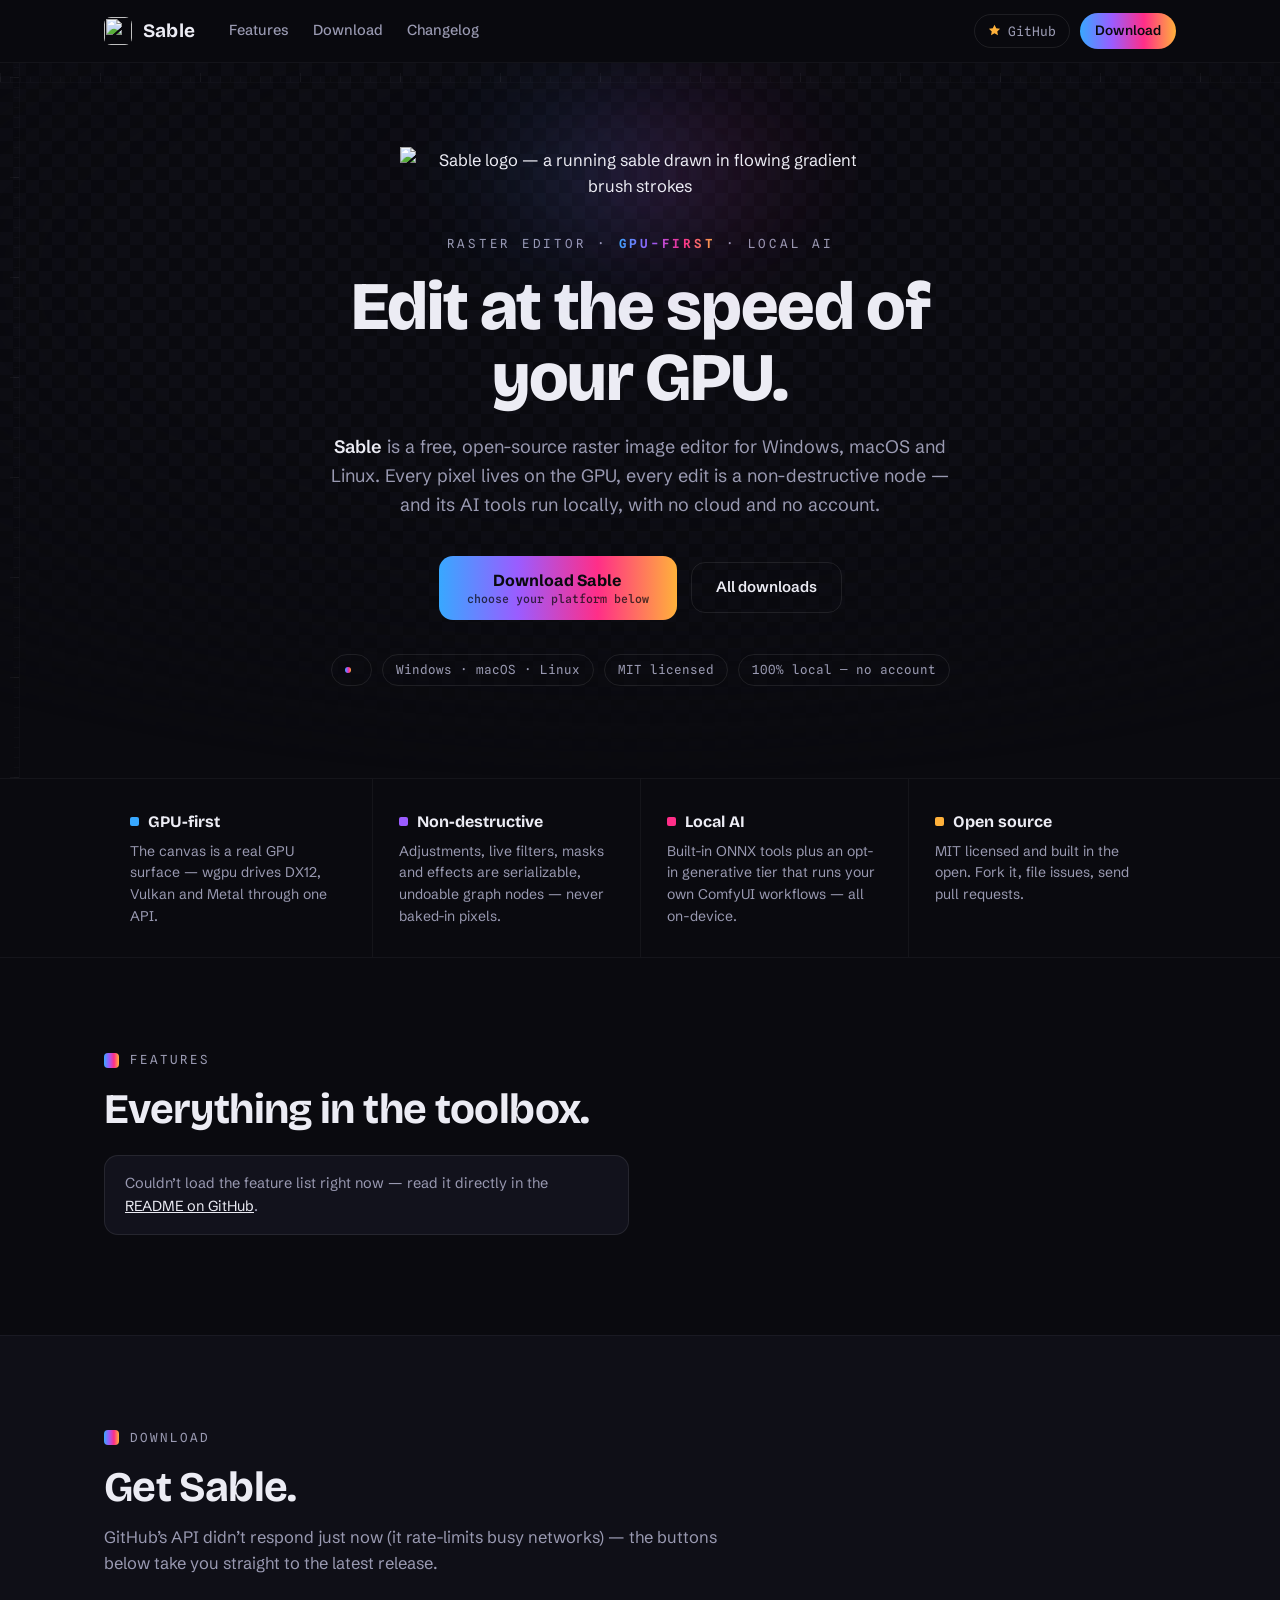
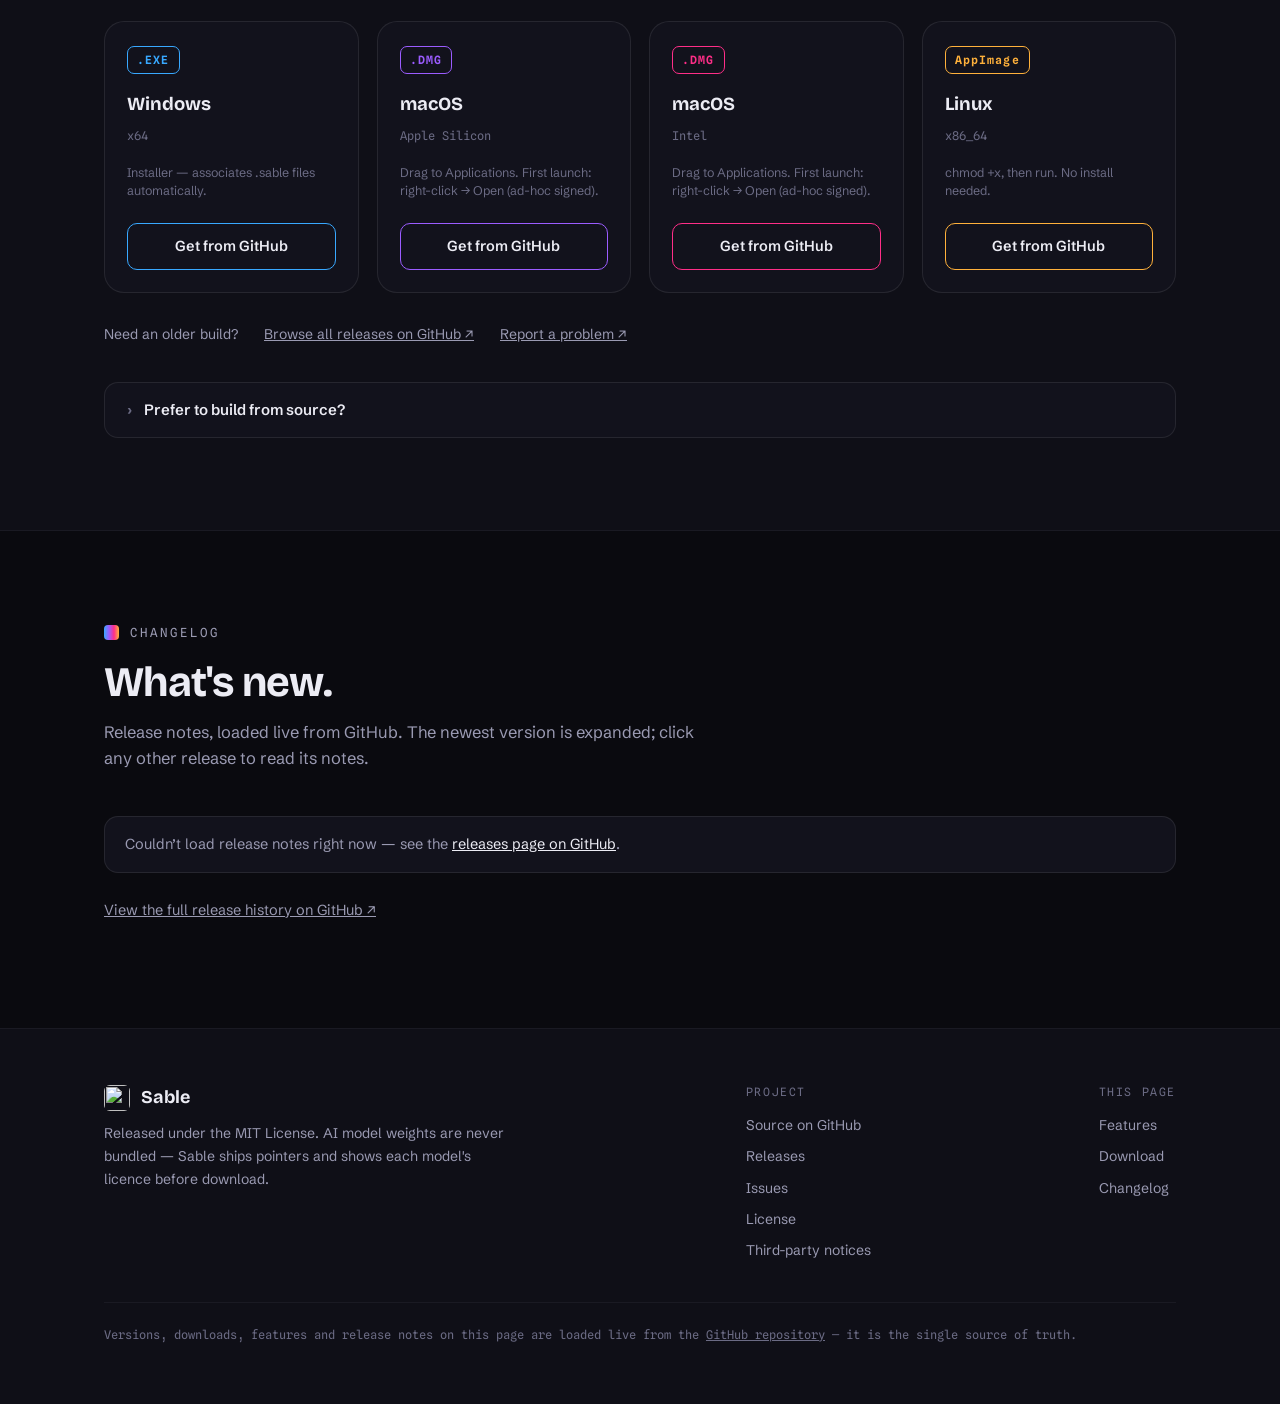
==== commit de483baa: "Update page" ====
--- a/pages/index.html
+++ b/pages/index.html
@@ -577,9 +577,6 @@
       <span class="swatch"></span> Features
     </div>
     <h2>Everything in the toolbox.</h2>
-    <p class="sec-sub">Pulled straight from the
-      <a href="https://github.com/Drommedhar/sable#features" target="_blank" rel="noopener">project README</a> —
-      this list — including both AI tiers — updates the moment the repository does.</p>
     <div class="feat-grid" id="featGrid">
       <div class="skel" style="min-height:300px"></div>
       <div class="skel" style="min-height:300px"></div>
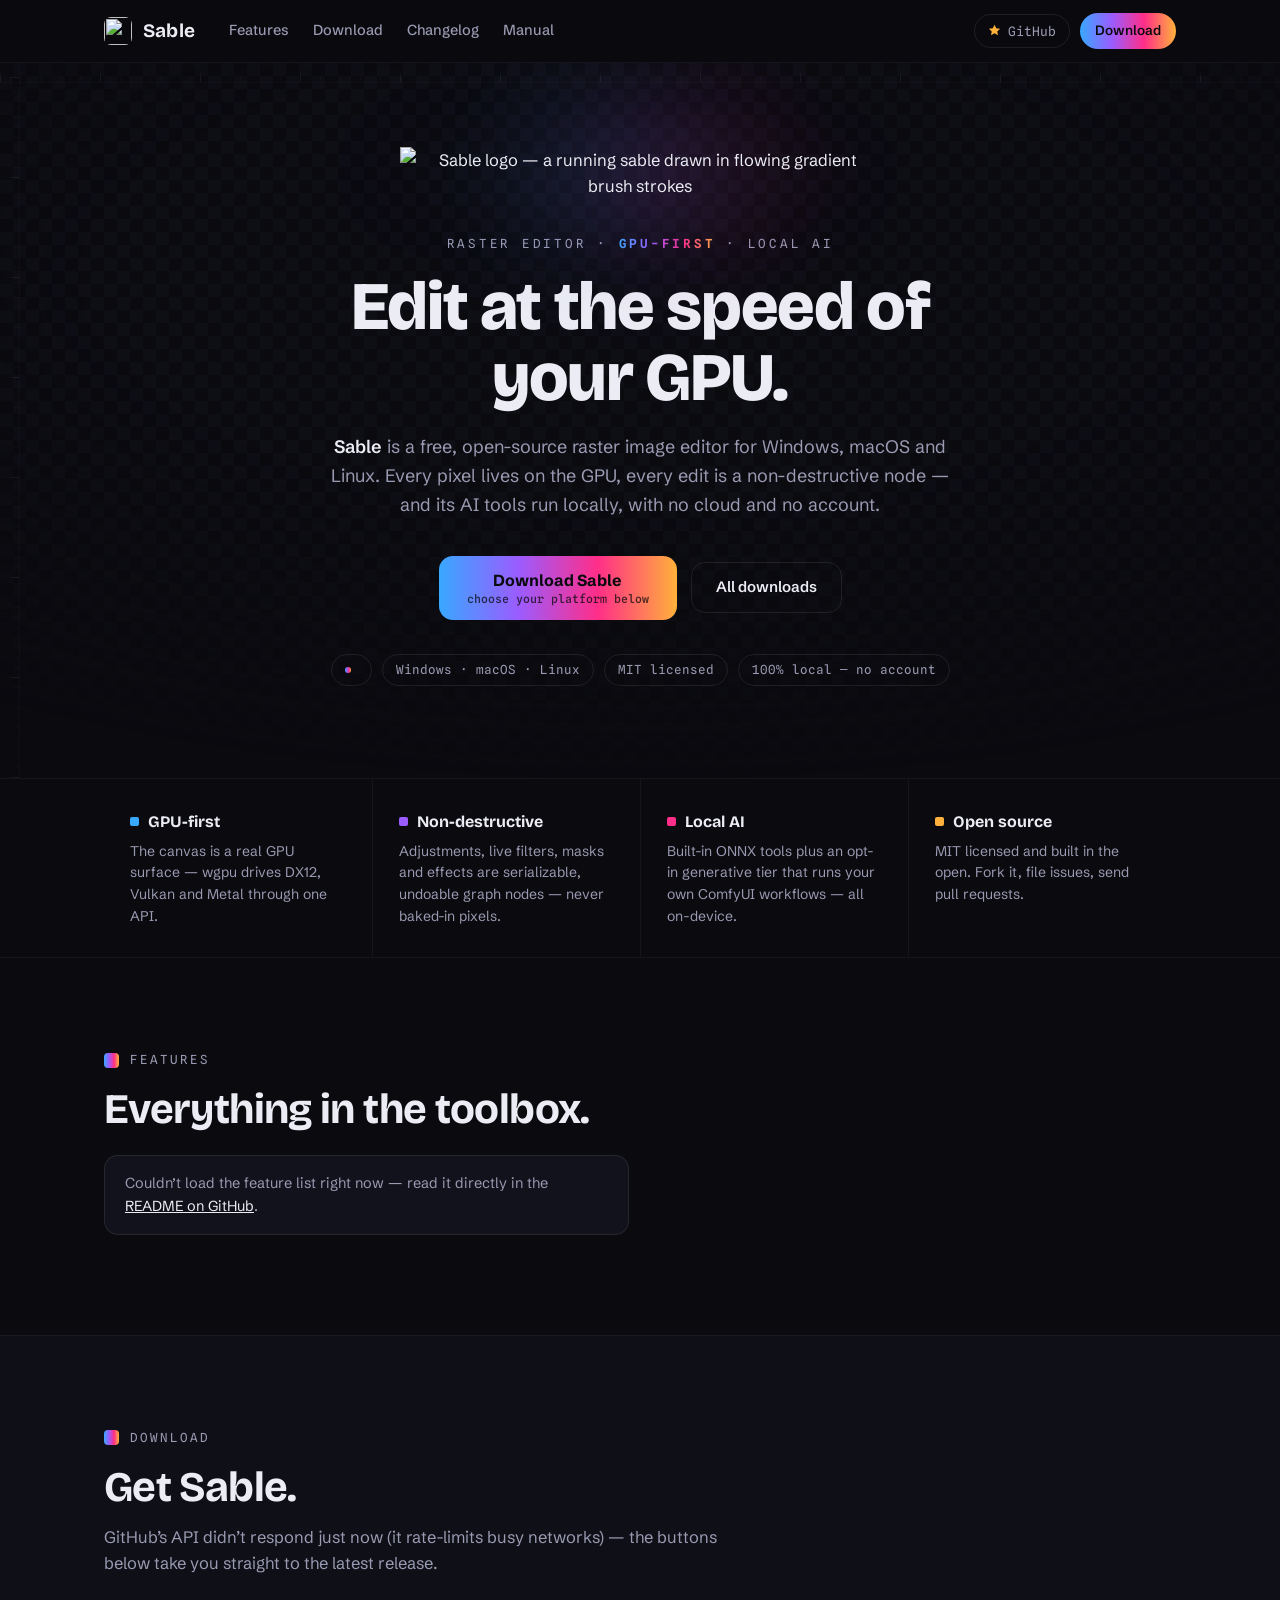
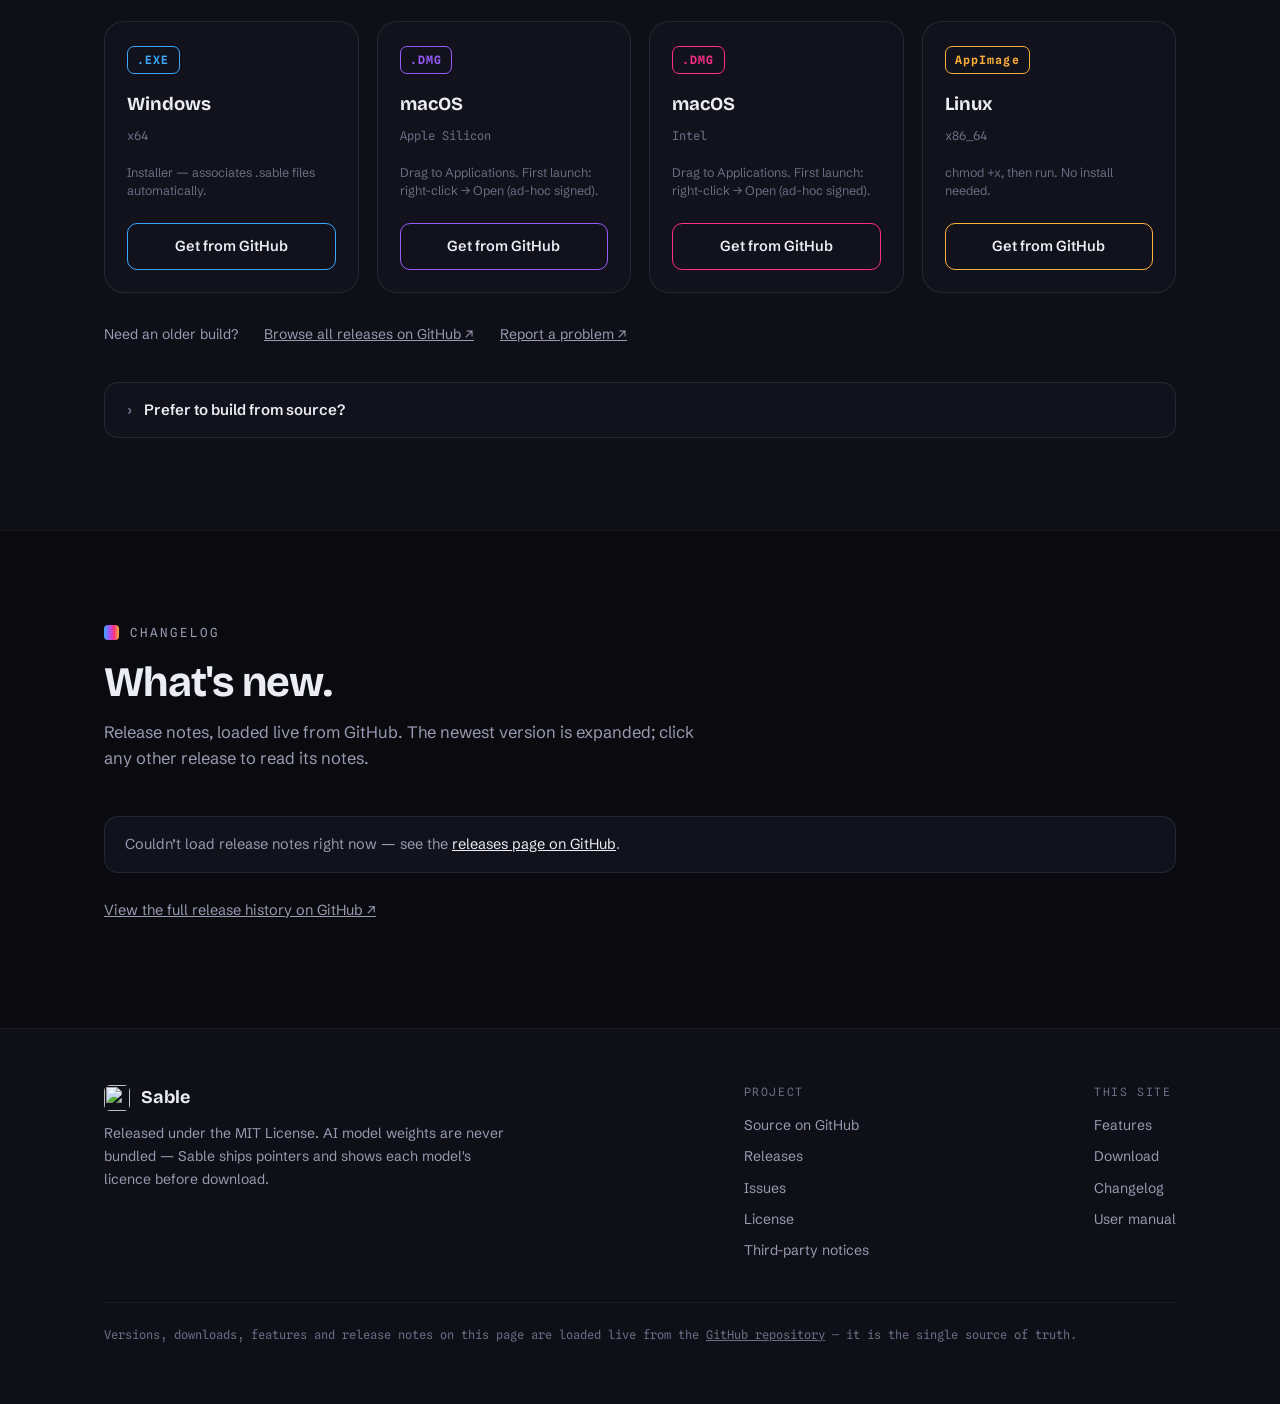
==== commit 772236d9: "updates" ====
--- a/pages/index.html
+++ b/pages/index.html
@@ -1,20 +1,22 @@
 <!doctype html>
 <!--
-  Sable website — single static file, designed to live inside the repo itself.
+  Sable website — static files living inside the repo itself.
+  Pages: index.html (landing) · manual.html (user manual, rendered live
+  from docs/MANUAL.md) · site.css (shared styles for both pages).
 
   Deploy on GitHub Pages from the /pages folder:
     Branch-based Pages only supports / or /docs, so /pages is published
     through GitHub Actions instead:
-    1. Save this file as  pages/index.html  on the main branch.
+    1. Keep this folder ( pages/ ) on the main branch.
     2. Add the workflow  .github/workflows/site.yml  (provided with this file).
     3. Repo Settings → Pages → Source: "GitHub Actions".
     4. Push — the site goes live at  https://drommedhar.github.io/sable/
 
   No build step, no dependencies to install. All content (versions, download
-  links, file sizes, features, changelog, stars, license, support links) is
-  fetched live from the GitHub API and raw.githubusercontent.com, so the
-  repository remains the single source of truth. All URLs are absolute, so
-  the page works at any path (project subpath or a custom domain).
+  links, file sizes, features, changelog, stars, license, support links, the
+  manual) is fetched live from the GitHub API and raw.githubusercontent.com,
+  so the repository remains the single source of truth. All remote URLs are
+  absolute, so the pages work at any path (project subpath or custom domain).
 -->
 <html lang="en">
 <head>
@@ -43,440 +45,7 @@
 <script defer src="https://cdnjs.cloudflare.com/ajax/libs/marked/12.0.2/marked.min.js"></script>
 <script defer src="https://cdnjs.cloudflare.com/ajax/libs/dompurify/3.1.5/purify.min.js"></script>
 
-<style>
-/* ============================================================
-   Tokens — palette sampled from the Sable logo gradient
-   ============================================================ */
-:root{
-  --bg:        #0a0a0f;
-  --bg-2:      #0f0f17;
-  --panel:     #12121c;
-  --panel-2:   #161623;
-  --line:      rgba(236,236,244,.09);
-  --line-soft: rgba(236,236,244,.05);
-  --text:      #ececf4;
-  --mut:       #9a9ab2;
-  --faint:     #6b6b84;
-
-  --blue:    #38a8ff;
-  --violet:  #9b5cff;
-  --magenta: #ff2e88;
-  --amber:   #ffb13b;
-  --grad: linear-gradient(90deg,var(--blue),var(--violet),var(--magenta),var(--amber));
-
-  --font-display:"Bricolage Grotesque",system-ui,sans-serif;
-  --font-body:"Schibsted Grotesk",system-ui,sans-serif;
-  --font-mono:"Spline Sans Mono",ui-monospace,monospace;
-
-  --r-sm:8px; --r-md:14px; --r-lg:20px;
-  --maxw:1120px;
-}
-
-*{box-sizing:border-box}
-html{scroll-behavior:smooth}
-body{
-  margin:0;
-  background:var(--bg);
-  color:var(--text);
-  font-family:var(--font-body);
-  font-size:16.5px;
-  line-height:1.6;
-  -webkit-font-smoothing:antialiased;
-  text-rendering:optimizeLegibility;
-}
-img{max-width:100%;height:auto}
-a{color:var(--text)}
-:focus-visible{outline:2px solid var(--blue);outline-offset:3px;border-radius:4px}
-::selection{background:var(--violet);color:#0a0a0f}
-
-.wrap{max-width:var(--maxw);margin:0 auto;padding:0 24px}
-.skip{position:absolute;left:-999px;top:8px;background:var(--panel);padding:8px 14px;border-radius:8px;z-index:100}
-.skip:focus{left:8px}
-
-/* ============================================================
-   Nav
-   ============================================================ */
-.nav{
-  position:sticky;top:0;z-index:50;
-  background:rgba(10,10,15,.78);
-  backdrop-filter:blur(14px);
-  -webkit-backdrop-filter:blur(14px);
-  border-bottom:1px solid var(--line-soft);
-}
-.nav-in{display:flex;align-items:center;gap:28px;height:62px}
-.brand{display:flex;align-items:center;gap:11px;text-decoration:none;font-family:var(--font-display);font-weight:700;font-size:19px;letter-spacing:.01em}
-.brand img{width:28px;height:28px;border-radius:7px}
-.nav-links{display:flex;gap:24px;margin-left:6px}
-.nav-links a{color:var(--mut);text-decoration:none;font-size:14.5px;font-weight:500;transition:color .15s}
-.nav-links a:hover{color:var(--text)}
-.nav-right{margin-left:auto;display:flex;align-items:center;gap:10px}
-.star-pill{
-  display:inline-flex;align-items:center;gap:7px;
-  font-family:var(--font-mono);font-size:13px;color:var(--mut);
-  text-decoration:none;border:1px solid var(--line);border-radius:99px;
-  padding:6px 13px;transition:border-color .15s,color .15s;
-}
-.star-pill:hover{border-color:var(--violet);color:var(--text)}
-.star-pill svg{width:13px;height:13px;fill:var(--amber)}
-.nav-dl{
-  font-size:13.5px;font-weight:600;text-decoration:none;color:#0a0a0f;
-  background:var(--grad);border-radius:99px;padding:7px 15px;
-}
-.nav-dl:hover{filter:brightness(1.1)}
-
-/* ============================================================
-   Hero — an editor canvas: dark checkerboard, rulers,
-   the logo with an aurora glow and a sheen flowing through its strokes
-   ============================================================ */
-.hero{position:relative;overflow:hidden;border-bottom:1px solid var(--line-soft)}
-.hero-canvas{
-  position:absolute;inset:0;
-  background:repeating-conic-gradient(#0e0e15 0% 25%, #0a0a0f 0% 50%) 0 0 / 26px 26px;
-  -webkit-mask-image:radial-gradient(120% 90% at 50% 30%, #000 35%, transparent 78%);
-  mask-image:radial-gradient(120% 90% at 50% 30%, #000 35%, transparent 78%);
-}
-/* faint editor rulers along the top and left edge */
-.ruler-x,.ruler-y{position:absolute;opacity:.5;pointer-events:none}
-.ruler-x{
-  top:0;left:0;right:0;height:20px;border-bottom:1px solid var(--line-soft);
-  background:
-    repeating-linear-gradient(90deg, var(--line) 0 1px, transparent 1px 100px),
-    repeating-linear-gradient(90deg, var(--line-soft) 0 1px, transparent 1px 10px);
-  background-size:100% 9px,100% 5px;
-  background-position:bottom left;background-repeat:repeat-x;
-}
-.ruler-y{
-  top:0;bottom:0;left:0;width:20px;border-right:1px solid var(--line-soft);
-  background:
-    repeating-linear-gradient(0deg, var(--line) 0 1px, transparent 1px 100px),
-    repeating-linear-gradient(0deg, var(--line-soft) 0 1px, transparent 1px 10px);
-  background-size:9px 100%,5px 100%;
-  background-position:bottom right;background-repeat:repeat-y;
-}
-.hero-in{
-  position:relative;
-  display:flex;flex-direction:column;align-items:center;text-align:center;
-  padding:84px 24px 92px;
-  cursor:crosshair;
-}
-
-/* the logo stage — soft aurora behind, a light sheen flowing through the
-   brush strokes (the logo PNG itself is the mask) */
-.logo-stage{position:relative;display:grid;place-items:center;margin-bottom:34px}
-.aura{position:absolute;border-radius:50%;filter:blur(64px);pointer-events:none;z-index:0}
-.aura-1{width:300px;height:230px;left:6%;background:radial-gradient(closest-side,var(--blue),transparent 72%);opacity:.20;animation:drift-a 12s ease-in-out infinite alternate}
-.aura-2{width:340px;height:250px;background:radial-gradient(closest-side,var(--violet),transparent 72%);opacity:.22;animation:drift-b 10s ease-in-out infinite alternate}
-.aura-3{width:300px;height:230px;right:4%;background:radial-gradient(closest-side,var(--magenta),transparent 72%);opacity:.18;animation:drift-a 14s ease-in-out infinite alternate-reverse}
-@keyframes drift-a{from{transform:translate(-26px,10px) scale(.94)}to{transform:translate(26px,-14px) scale(1.06)}}
-@keyframes drift-b{from{transform:translate(18px,-12px) scale(1.05)}to{transform:translate(-20px,12px) scale(.95)}}
-.logo-wrap{position:relative;z-index:1}
-.logo-wrap img{width:min(480px,72vw);display:block;filter:drop-shadow(0 14px 50px rgba(155,92,255,.25))}
-.logo-flow{
-  position:absolute;inset:0;pointer-events:none;
-  -webkit-mask:url("https://raw.githubusercontent.com/Drommedhar/sable/main/img/logo_only.png") center/contain no-repeat;
-  mask:url("https://raw.githubusercontent.com/Drommedhar/sable/main/img/logo_only.png") center/contain no-repeat;
-  background:linear-gradient(115deg,transparent 42%,rgba(255,245,235,.95) 50%,transparent 58%);
-  background-size:250% 100%;background-repeat:no-repeat;background-position:0% 0;
-  mix-blend-mode:screen;
-  animation:stroke-flow 5.2s cubic-bezier(.45,0,.3,1) infinite;
-}
-@keyframes stroke-flow{
-  0%{background-position:0% 0}
-  48%{background-position:100% 0}
-  100%{background-position:100% 0}
-}
-
-.eyebrow{
-  font-family:var(--font-mono);font-size:12.5px;letter-spacing:.22em;
-  text-transform:uppercase;color:var(--mut);margin:0 0 18px;
-}
-.eyebrow b{
-  background:var(--grad);-webkit-background-clip:text;background-clip:text;
-  color:transparent;font-weight:600;
-}
-h1{
-  font-family:var(--font-display);font-weight:800;
-  font-size:clamp(38px,6.2vw,68px);line-height:1.04;letter-spacing:-.02em;
-  margin:0 0 20px;max-width:15ch;
-}
-.tagline{max-width:58ch;color:var(--mut);font-size:18px;margin:0 0 36px}
-.tagline strong{color:var(--text);font-weight:600}
-
-.cta-row{display:flex;flex-wrap:wrap;gap:14px;justify-content:center;align-items:center}
-.btn{
-  display:inline-flex;flex-direction:column;align-items:center;justify-content:center;
-  text-decoration:none;border-radius:var(--r-md);
-  padding:14px 28px;font-weight:700;font-size:16px;line-height:1.25;
-  transition:transform .12s,filter .15s,border-color .15s;
-}
-.btn:active{transform:translateY(1px)}
-.btn-primary{background:var(--grad);color:#0a0a0f}
-.btn-primary:hover{filter:brightness(1.12)}
-.btn-primary small{font-family:var(--font-mono);font-weight:500;font-size:11.5px;opacity:.75;margin-top:2px}
-.btn-ghost{border:1px solid var(--line);color:var(--text);font-weight:600;font-size:15px;padding:15px 24px}
-.btn-ghost:hover{border-color:var(--violet)}
-.alt-arch{font-size:13px;color:var(--faint);margin-top:14px}
-.alt-arch a{color:var(--mut)}
-.alt-arch a:hover{color:var(--text)}
-
-.hero-chips{display:flex;flex-wrap:wrap;gap:10px;justify-content:center;margin-top:34px}
-.chip{
-  font-family:var(--font-mono);font-size:12.5px;color:var(--mut);
-  border:1px solid var(--line);border-radius:99px;padding:5px 13px;
-  text-decoration:none;display:inline-flex;align-items:center;gap:7px;
-}
-a.chip:hover{border-color:var(--blue);color:var(--text)}
-.chip .dot{width:6px;height:6px;border-radius:99px;background:var(--grad)}
-
-/* ============================================================
-   Spec strip
-   ============================================================ */
-.specs{border-bottom:1px solid var(--line-soft)}
-.specs-in{
-  display:grid;grid-template-columns:repeat(4,1fr);
-}
-.spec{padding:30px 26px;border-left:1px solid var(--line-soft)}
-.spec:first-child{border-left:0}
-.spec h3{font-family:var(--font-display);font-size:16px;font-weight:700;margin:0 0 6px}
-.spec p{margin:0;font-size:14px;color:var(--mut);line-height:1.55}
-.spec h3 span{display:inline-block;width:9px;height:9px;border-radius:2px;margin-right:9px;vertical-align:1px}
-
-/* ============================================================
-   Sections — quiet eyebrow: color swatch + label
-   ============================================================ */
-section{padding:92px 0}
-.layer-row{
-  display:flex;align-items:center;gap:11px;
-  font-family:var(--font-mono);font-size:12.5px;letter-spacing:.16em;
-  text-transform:uppercase;color:var(--mut);margin-bottom:16px;
-}
-.layer-row .swatch{width:15px;height:15px;border-radius:4px;background:var(--grad)}
-h2{
-  font-family:var(--font-display);font-weight:700;
-  font-size:clamp(28px,3.6vw,42px);letter-spacing:-.015em;line-height:1.1;
-  margin:0 0 14px;
-}
-.sec-sub{color:var(--mut);max-width:62ch;margin:0 0 44px;font-size:16.5px}
-.sec-sub a{color:var(--mut)}
-.sec-sub a:hover{color:var(--text)}
-
-/* status / fallback notes */
-.note{
-  border:1px solid var(--line);border-radius:var(--r-md);
-  background:var(--panel);color:var(--mut);font-size:14.5px;
-  padding:16px 20px;margin:8px 0;
-}
-.note a{color:var(--text)}
-
-/* loading shimmer */
-.skel{position:relative;overflow:hidden;background:var(--panel);border-radius:var(--r-md);min-height:120px}
-.skel::after{
-  content:"";position:absolute;inset:0;
-  background:linear-gradient(100deg,transparent 30%,rgba(236,236,244,.045) 50%,transparent 70%);
-  animation:shimmer 1.4s infinite;
-}
-@keyframes shimmer{from{transform:translateX(-100%)}to{transform:translateX(100%)}}
-
-/* ============================================================
-   Features — docked editor panels, content from README
-   ============================================================ */
-.feat-grid{display:grid;grid-template-columns:1fr 1fr;gap:22px}
-.panel{
-  border:1px solid var(--line);border-radius:var(--r-lg);
-  background:linear-gradient(180deg,var(--panel) 0%,var(--bg-2) 100%);
-  overflow:hidden;display:flex;flex-direction:column;
-}
-.panel-head{
-  display:flex;align-items:center;gap:10px;
-  padding:13px 20px;border-bottom:1px solid var(--line-soft);
-  background:rgba(236,236,244,.025);
-  font-family:var(--font-mono);font-size:12.5px;letter-spacing:.12em;text-transform:uppercase;
-}
-.panel-head .pdot{width:8px;height:8px;border-radius:2px;background:var(--hue,var(--blue))}
-.panel-head .caret{margin-left:auto;color:var(--faint);font-size:11px}
-.panel-body{padding:20px 24px 8px;font-size:15px;color:#c7c7d8}
-.panel-body.clamped{
-  max-height:330px;overflow:hidden;
-  -webkit-mask-image:linear-gradient(#000 72%,transparent);
-  mask-image:linear-gradient(#000 72%,transparent);
-}
-.panel-body p{margin:0 0 12px}
-.panel-body ul{margin:0 0 12px;padding-left:2px;list-style:none}
-.panel-body li{padding-left:20px;position:relative;margin-bottom:9px;line-height:1.55}
-.panel-body li::before{
-  content:"";position:absolute;left:2px;top:.62em;
-  width:7px;height:7px;border-radius:2px;background:var(--hue,var(--blue));opacity:.85;
-}
-.panel-body li li::before{width:5px;height:5px;border-radius:99px;opacity:.55}
-.panel-body ul ul{margin-top:9px}
-.panel-body strong{color:var(--text);font-weight:600}
-.panel-body code{
-  font-family:var(--font-mono);font-size:.86em;background:rgba(236,236,244,.07);
-  padding:1.5px 6px;border-radius:5px;
-}
-.panel-body a{color:var(--blue)}
-.panel-more{
-  align-self:flex-start;margin:4px 24px 20px;
-  background:none;border:1px solid var(--line);color:var(--mut);
-  font-family:var(--font-mono);font-size:12px;letter-spacing:.08em;
-  border-radius:99px;padding:6px 14px;cursor:pointer;
-}
-.panel-more:hover{color:var(--text);border-color:var(--hue,var(--violet))}
-
-/* ============================================================
-   Downloads
-   ============================================================ */
-#download{background:var(--bg-2);border-top:1px solid var(--line-soft);border-bottom:1px solid var(--line-soft)}
-.dl-grid{display:grid;grid-template-columns:repeat(4,1fr);gap:18px}
-.dl-card{
-  border:1px solid var(--line);border-radius:var(--r-lg);
-  background:var(--panel);padding:24px 22px 22px;
-  display:flex;flex-direction:column;gap:6px;position:relative;
-}
-.dl-card.detected{border-color:var(--hue);box-shadow:0 0 0 1px var(--hue),0 12px 44px -18px var(--hue)}
-.dl-detected{
-  position:absolute;top:-10px;right:14px;
-  font-family:var(--font-mono);font-size:10.5px;letter-spacing:.14em;text-transform:uppercase;
-  background:var(--hue);color:#0a0a0f;border-radius:99px;padding:3px 10px;font-weight:600;
-}
-.ftype{
-  align-self:flex-start;
-  font-family:var(--font-mono);font-size:11.5px;font-weight:600;letter-spacing:.1em;
-  color:var(--hue);border:1px solid var(--hue);border-radius:7px;
-  padding:4px 9px;margin-bottom:10px;
-}
-.dl-card h3{font-family:var(--font-display);font-size:18.5px;font-weight:700;margin:0}
-.dl-arch{font-family:var(--font-mono);font-size:12px;color:var(--faint)}
-.dl-file{font-family:var(--font-mono);font-size:12px;color:var(--mut);word-break:break-all;margin-top:8px}
-.dl-meta{font-family:var(--font-mono);font-size:12px;color:var(--faint);margin-bottom:12px}
-.dl-hint{font-size:12.5px;color:var(--faint);line-height:1.5;margin-bottom:16px}
-.dl-btn{
-  margin-top:auto;text-align:center;text-decoration:none;font-weight:600;font-size:14.5px;
-  border:1px solid var(--hue);color:var(--text);border-radius:10px;padding:11px 10px;
-  transition:background .15s,color .15s;
-}
-.dl-btn:hover{background:var(--hue);color:#0a0a0f}
-.dl-foot{margin-top:30px;display:flex;flex-wrap:wrap;gap:10px 26px;align-items:center;font-size:14px;color:var(--mut)}
-.dl-foot a{color:var(--mut)}
-.dl-foot a:hover{color:var(--text)}
-details.src{
-  margin-top:36px;border:1px solid var(--line);border-radius:var(--r-md);
-  background:var(--panel);
-}
-details.src summary{
-  cursor:pointer;padding:15px 20px;font-weight:600;font-size:15px;list-style:none;
-  display:flex;align-items:center;gap:10px;
-}
-details.src summary::before{content:"›";font-family:var(--font-mono);color:var(--faint);transition:transform .15s}
-details.src[open] summary::before{transform:rotate(90deg)}
-details.src .src-body{padding:0 20px 20px;color:var(--mut);font-size:14.5px}
-details.src pre{
-  background:#0a0a0f;border:1px solid var(--line-soft);border-radius:10px;
-  padding:14px 18px;overflow-x:auto;font-family:var(--font-mono);font-size:13px;color:#c7c7d8;
-}
-details.src a{color:var(--blue)}
-
-/* ============================================================
-   Changelog
-   ============================================================ */
-.release{border:1px solid var(--line);border-radius:var(--r-lg);background:var(--panel);margin-bottom:16px;overflow:hidden}
-.release summary{
-  list-style:none;cursor:pointer;display:flex;align-items:center;gap:14px;flex-wrap:wrap;
-  padding:18px 24px;
-}
-.release summary::-webkit-details-marker{display:none}
-.release summary:hover{background:rgba(236,236,244,.02)}
-.rel-tag{font-family:var(--font-mono);font-weight:600;font-size:16px}
-.rel-latest{
-  font-family:var(--font-mono);font-size:10.5px;font-weight:600;letter-spacing:.14em;text-transform:uppercase;
-  background:var(--grad);color:#0a0a0f;border-radius:99px;padding:3px 10px;
-}
-.rel-pre{
-  font-family:var(--font-mono);font-size:10.5px;letter-spacing:.12em;text-transform:uppercase;
-  border:1px solid var(--line);color:var(--faint);border-radius:99px;padding:3px 10px;
-}
-.rel-date{font-family:var(--font-mono);font-size:13px;color:var(--faint)}
-.rel-gh{margin-left:auto;font-size:13px;color:var(--faint);text-decoration:none}
-.rel-gh:hover{color:var(--text)}
-.rel-caret{font-family:var(--font-mono);color:var(--faint);transition:transform .15s}
-details[open] .rel-caret{transform:rotate(90deg)}
-.rel-body{padding:4px 26px 22px;border-top:1px solid var(--line-soft);font-size:15px;color:#c7c7d8}
-.rel-body h3{
-  display:inline-block;font-family:var(--font-mono);font-size:11.5px;font-weight:600;
-  letter-spacing:.14em;text-transform:uppercase;border-radius:99px;
-  padding:4px 13px;margin:20px 0 12px;border:1px solid var(--line);color:var(--mut);
-}
-.rel-body h3[data-kind="added"]{color:var(--amber);border-color:var(--amber)}
-.rel-body h3[data-kind="changed"]{color:var(--blue);border-color:var(--blue)}
-.rel-body h3[data-kind="fixed"]{color:var(--magenta);border-color:var(--magenta)}
-.rel-body h3[data-kind="removed"],.rel-body h3[data-kind="security"]{color:var(--violet);border-color:var(--violet)}
-.rel-body ul{margin:0 0 14px;padding-left:2px;list-style:none}
-.rel-body li{padding-left:18px;position:relative;margin-bottom:8px;line-height:1.55}
-.rel-body li::before{content:"–";position:absolute;left:0;color:var(--faint)}
-.rel-body strong{color:var(--text);font-weight:600}
-.rel-body code{font-family:var(--font-mono);font-size:.86em;background:rgba(236,236,244,.07);padding:1.5px 6px;border-radius:5px}
-.rel-body a{color:var(--blue);word-break:break-word}
-.rel-body p{margin:14px 0}
-.changelog-foot{margin-top:26px;font-size:14.5px}
-.changelog-foot a{color:var(--mut)}
-.changelog-foot a:hover{color:var(--text)}
-
-/* ============================================================
-   Footer
-   ============================================================ */
-footer{border-top:1px solid var(--line-soft);padding:54px 0 60px;background:var(--bg-2)}
-.foot-in{display:flex;flex-wrap:wrap;gap:34px;justify-content:space-between;align-items:flex-start}
-.foot-brand{display:flex;align-items:center;gap:11px;font-family:var(--font-display);font-weight:700;font-size:18px}
-.foot-brand img{width:26px;height:26px;border-radius:6px}
-.foot-col{font-size:14px;color:var(--mut);max-width:46ch;line-height:1.65}
-.foot-col p{margin:10px 0 0}
-.foot-links{display:flex;flex-direction:column;gap:9px;font-size:14px}
-.foot-links a{color:var(--mut);text-decoration:none}
-.foot-links a:hover{color:var(--text)}
-.foot-links .fl-head{font-family:var(--font-mono);font-size:11.5px;letter-spacing:.14em;text-transform:uppercase;color:var(--faint);margin-bottom:3px}
-.support-row{display:flex;flex-wrap:wrap;gap:10px;margin-top:14px}
-.support-row a{
-  font-size:13px;font-weight:600;text-decoration:none;color:var(--text);
-  border:1px solid var(--line);border-radius:99px;padding:7px 15px;
-}
-.support-row a:hover{border-color:var(--amber)}
-.foot-truth{
-  margin-top:40px;padding-top:22px;border-top:1px solid var(--line-soft);
-  font-family:var(--font-mono);font-size:12px;color:var(--faint);
-  display:flex;flex-wrap:wrap;gap:8px 20px;justify-content:space-between;
-}
-.foot-truth a{color:var(--faint)}
-
-/* ============================================================
-   Responsive + motion
-   ============================================================ */
-@media (max-width:980px){
-  .feat-grid{grid-template-columns:1fr}
-  .dl-grid{grid-template-columns:1fr 1fr}
-  .specs-in{grid-template-columns:1fr 1fr}
-  .spec:nth-child(odd){border-left:0}
-  .spec{border-top:1px solid var(--line-soft)}
-  .spec:nth-child(-n+2){border-top:0}
-}
-@media (max-width:720px){
-  .nav-links{display:none}
-  .nav-dl{display:none}
-  section{padding:68px 0}
-  .hero-in{padding:60px 20px 70px}
-  .dl-grid{grid-template-columns:1fr}
-  .specs-in{grid-template-columns:1fr}
-  .spec{border-left:0;border-top:1px solid var(--line-soft)}
-  .spec:first-child{border-top:0}
-  .rel-gh{display:none}
-}
-@media (prefers-reduced-motion:reduce){
-  html{scroll-behavior:auto}
-  .logo-flow,.aura{animation:none}
-  .logo-flow{display:none}
-  .skel::after{animation:none}
-  *{transition:none !important}
-}
-</style>
+<link rel="stylesheet" href="site.css">
 </head>
 <body>
 <a class="skip" href="#main">Skip to content</a>
@@ -492,6 +61,7 @@
       <a href="#features">Features</a>
       <a href="#download">Download</a>
       <a href="#changelog">Changelog</a>
+      <a href="manual.html">Manual</a>
     </div>
     <div class="nav-right">
       <a class="star-pill" id="navStars" href="https://github.com/Drommedhar/sable" target="_blank" rel="noopener">
@@ -666,10 +236,11 @@
         <a href="https://github.com/Drommedhar/sable/blob/main/THIRD-PARTY-NOTICES.md" target="_blank" rel="noopener">Third-party notices</a>
       </div>
       <div class="foot-links">
-        <span class="fl-head">This page</span>
+        <span class="fl-head">This site</span>
         <a href="#features">Features</a>
         <a href="#download">Download</a>
         <a href="#changelog">Changelog</a>
+        <a href="manual.html">User manual</a>
       </div>
     </div>
     <div class="foot-truth">
--- a/pages/site.css
+++ b/pages/site.css
@@ -0,0 +1,531 @@
+/* ============================================================
+   Sable site — shared stylesheet for all pages
+   (index.html, manual.html). Tokens — palette sampled from the
+   Sable logo gradient.
+   ============================================================ */
+:root{
+  --bg:        #0a0a0f;
+  --bg-2:      #0f0f17;
+  --panel:     #12121c;
+  --panel-2:   #161623;
+  --line:      rgba(236,236,244,.09);
+  --line-soft: rgba(236,236,244,.05);
+  --text:      #ececf4;
+  --mut:       #9a9ab2;
+  --faint:     #6b6b84;
+
+  --blue:    #38a8ff;
+  --violet:  #9b5cff;
+  --magenta: #ff2e88;
+  --amber:   #ffb13b;
+  --grad: linear-gradient(90deg,var(--blue),var(--violet),var(--magenta),var(--amber));
+
+  --font-display:"Bricolage Grotesque",system-ui,sans-serif;
+  --font-body:"Schibsted Grotesk",system-ui,sans-serif;
+  --font-mono:"Spline Sans Mono",ui-monospace,monospace;
+
+  --r-sm:8px; --r-md:14px; --r-lg:20px;
+  --maxw:1120px;
+}
+
+*{box-sizing:border-box}
+html{scroll-behavior:smooth}
+body{
+  margin:0;
+  background:var(--bg);
+  color:var(--text);
+  font-family:var(--font-body);
+  font-size:16.5px;
+  line-height:1.6;
+  -webkit-font-smoothing:antialiased;
+  text-rendering:optimizeLegibility;
+}
+img{max-width:100%;height:auto}
+a{color:var(--text)}
+:focus-visible{outline:2px solid var(--blue);outline-offset:3px;border-radius:4px}
+::selection{background:var(--violet);color:#0a0a0f}
+
+.wrap{max-width:var(--maxw);margin:0 auto;padding:0 24px}
+.skip{position:absolute;left:-999px;top:8px;background:var(--panel);padding:8px 14px;border-radius:8px;z-index:100}
+.skip:focus{left:8px}
+
+/* ============================================================
+   Nav
+   ============================================================ */
+.nav{
+  position:sticky;top:0;z-index:50;
+  background:rgba(10,10,15,.78);
+  backdrop-filter:blur(14px);
+  -webkit-backdrop-filter:blur(14px);
+  border-bottom:1px solid var(--line-soft);
+}
+.nav-in{display:flex;align-items:center;gap:28px;height:62px}
+.brand{display:flex;align-items:center;gap:11px;text-decoration:none;font-family:var(--font-display);font-weight:700;font-size:19px;letter-spacing:.01em}
+.brand img{width:28px;height:28px;border-radius:7px}
+.nav-links{display:flex;gap:24px;margin-left:6px}
+.nav-links a{color:var(--mut);text-decoration:none;font-size:14.5px;font-weight:500;transition:color .15s}
+.nav-links a:hover{color:var(--text)}
+.nav-links a[aria-current="page"]{color:var(--text)}
+.nav-right{margin-left:auto;display:flex;align-items:center;gap:10px}
+.star-pill{
+  display:inline-flex;align-items:center;gap:7px;
+  font-family:var(--font-mono);font-size:13px;color:var(--mut);
+  text-decoration:none;border:1px solid var(--line);border-radius:99px;
+  padding:6px 13px;transition:border-color .15s,color .15s;
+}
+.star-pill:hover{border-color:var(--violet);color:var(--text)}
+.star-pill svg{width:13px;height:13px;fill:var(--amber)}
+.nav-dl{
+  font-size:13.5px;font-weight:600;text-decoration:none;color:#0a0a0f;
+  background:var(--grad);border-radius:99px;padding:7px 15px;
+}
+.nav-dl:hover{filter:brightness(1.1)}
+
+/* ============================================================
+   Hero — an editor canvas: dark checkerboard, rulers,
+   the logo with an aurora glow and a sheen flowing through its strokes
+   ============================================================ */
+.hero{position:relative;overflow:hidden;border-bottom:1px solid var(--line-soft)}
+.hero-canvas{
+  position:absolute;inset:0;
+  background:repeating-conic-gradient(#0e0e15 0% 25%, #0a0a0f 0% 50%) 0 0 / 26px 26px;
+  -webkit-mask-image:radial-gradient(120% 90% at 50% 30%, #000 35%, transparent 78%);
+  mask-image:radial-gradient(120% 90% at 50% 30%, #000 35%, transparent 78%);
+}
+/* faint editor rulers along the top and left edge */
+.ruler-x,.ruler-y{position:absolute;opacity:.5;pointer-events:none}
+.ruler-x{
+  top:0;left:0;right:0;height:20px;border-bottom:1px solid var(--line-soft);
+  background:
+    repeating-linear-gradient(90deg, var(--line) 0 1px, transparent 1px 100px),
+    repeating-linear-gradient(90deg, var(--line-soft) 0 1px, transparent 1px 10px);
+  background-size:100% 9px,100% 5px;
+  background-position:bottom left;background-repeat:repeat-x;
+}
+.ruler-y{
+  top:0;bottom:0;left:0;width:20px;border-right:1px solid var(--line-soft);
+  background:
+    repeating-linear-gradient(0deg, var(--line) 0 1px, transparent 1px 100px),
+    repeating-linear-gradient(0deg, var(--line-soft) 0 1px, transparent 1px 10px);
+  background-size:9px 100%,5px 100%;
+  background-position:bottom right;background-repeat:repeat-y;
+}
+.hero-in{
+  position:relative;
+  display:flex;flex-direction:column;align-items:center;text-align:center;
+  padding:84px 24px 92px;
+  cursor:crosshair;
+}
+
+/* the logo stage — soft aurora behind, a light sheen flowing through the
+   brush strokes (the logo PNG itself is the mask) */
+.logo-stage{position:relative;display:grid;place-items:center;margin-bottom:34px}
+.aura{position:absolute;border-radius:50%;filter:blur(64px);pointer-events:none;z-index:0}
+.aura-1{width:300px;height:230px;left:6%;background:radial-gradient(closest-side,var(--blue),transparent 72%);opacity:.20;animation:drift-a 12s ease-in-out infinite alternate}
+.aura-2{width:340px;height:250px;background:radial-gradient(closest-side,var(--violet),transparent 72%);opacity:.22;animation:drift-b 10s ease-in-out infinite alternate}
+.aura-3{width:300px;height:230px;right:4%;background:radial-gradient(closest-side,var(--magenta),transparent 72%);opacity:.18;animation:drift-a 14s ease-in-out infinite alternate-reverse}
+@keyframes drift-a{from{transform:translate(-26px,10px) scale(.94)}to{transform:translate(26px,-14px) scale(1.06)}}
+@keyframes drift-b{from{transform:translate(18px,-12px) scale(1.05)}to{transform:translate(-20px,12px) scale(.95)}}
+.logo-wrap{position:relative;z-index:1}
+.logo-wrap img{width:min(480px,72vw);display:block;filter:drop-shadow(0 14px 50px rgba(155,92,255,.25))}
+.logo-flow{
+  position:absolute;inset:0;pointer-events:none;
+  -webkit-mask:url("https://raw.githubusercontent.com/Drommedhar/sable/main/img/logo_only.png") center/contain no-repeat;
+  mask:url("https://raw.githubusercontent.com/Drommedhar/sable/main/img/logo_only.png") center/contain no-repeat;
+  background:linear-gradient(115deg,transparent 42%,rgba(255,245,235,.95) 50%,transparent 58%);
+  background-size:250% 100%;background-repeat:no-repeat;background-position:0% 0;
+  mix-blend-mode:screen;
+  animation:stroke-flow 5.2s cubic-bezier(.45,0,.3,1) infinite;
+}
+@keyframes stroke-flow{
+  0%{background-position:0% 0}
+  48%{background-position:100% 0}
+  100%{background-position:100% 0}
+}
+
+.eyebrow{
+  font-family:var(--font-mono);font-size:12.5px;letter-spacing:.22em;
+  text-transform:uppercase;color:var(--mut);margin:0 0 18px;
+}
+.eyebrow b{
+  background:var(--grad);-webkit-background-clip:text;background-clip:text;
+  color:transparent;font-weight:600;
+}
+h1{
+  font-family:var(--font-display);font-weight:800;
+  font-size:clamp(38px,6.2vw,68px);line-height:1.04;letter-spacing:-.02em;
+  margin:0 0 20px;max-width:15ch;
+}
+.tagline{max-width:58ch;color:var(--mut);font-size:18px;margin:0 0 36px}
+.tagline strong{color:var(--text);font-weight:600}
+
+.cta-row{display:flex;flex-wrap:wrap;gap:14px;justify-content:center;align-items:center}
+.btn{
+  display:inline-flex;flex-direction:column;align-items:center;justify-content:center;
+  text-decoration:none;border-radius:var(--r-md);
+  padding:14px 28px;font-weight:700;font-size:16px;line-height:1.25;
+  transition:transform .12s,filter .15s,border-color .15s;
+}
+.btn:active{transform:translateY(1px)}
+.btn-primary{background:var(--grad);color:#0a0a0f}
+.btn-primary:hover{filter:brightness(1.12)}
+.btn-primary small{font-family:var(--font-mono);font-weight:500;font-size:11.5px;opacity:.75;margin-top:2px}
+.btn-ghost{border:1px solid var(--line);color:var(--text);font-weight:600;font-size:15px;padding:15px 24px}
+.btn-ghost:hover{border-color:var(--violet)}
+.alt-arch{font-size:13px;color:var(--faint);margin-top:14px}
+.alt-arch a{color:var(--mut)}
+.alt-arch a:hover{color:var(--text)}
+
+.hero-chips{display:flex;flex-wrap:wrap;gap:10px;justify-content:center;margin-top:34px}
+.chip{
+  font-family:var(--font-mono);font-size:12.5px;color:var(--mut);
+  border:1px solid var(--line);border-radius:99px;padding:5px 13px;
+  text-decoration:none;display:inline-flex;align-items:center;gap:7px;
+}
+a.chip:hover{border-color:var(--blue);color:var(--text)}
+.chip .dot{width:6px;height:6px;border-radius:99px;background:var(--grad)}
+
+/* ============================================================
+   Spec strip
+   ============================================================ */
+.specs{border-bottom:1px solid var(--line-soft)}
+.specs-in{
+  display:grid;grid-template-columns:repeat(4,1fr);
+}
+.spec{padding:30px 26px;border-left:1px solid var(--line-soft)}
+.spec:first-child{border-left:0}
+.spec h3{font-family:var(--font-display);font-size:16px;font-weight:700;margin:0 0 6px}
+.spec p{margin:0;font-size:14px;color:var(--mut);line-height:1.55}
+.spec h3 span{display:inline-block;width:9px;height:9px;border-radius:2px;margin-right:9px;vertical-align:1px}
+
+/* ============================================================
+   Sections — quiet eyebrow: color swatch + label
+   ============================================================ */
+section{padding:92px 0}
+.layer-row{
+  display:flex;align-items:center;gap:11px;
+  font-family:var(--font-mono);font-size:12.5px;letter-spacing:.16em;
+  text-transform:uppercase;color:var(--mut);margin-bottom:16px;
+}
+.layer-row .swatch{width:15px;height:15px;border-radius:4px;background:var(--grad)}
+h2{
+  font-family:var(--font-display);font-weight:700;
+  font-size:clamp(28px,3.6vw,42px);letter-spacing:-.015em;line-height:1.1;
+  margin:0 0 14px;
+}
+.sec-sub{color:var(--mut);max-width:62ch;margin:0 0 44px;font-size:16.5px}
+.sec-sub a{color:var(--mut)}
+.sec-sub a:hover{color:var(--text)}
+
+/* status / fallback notes */
+.note{
+  border:1px solid var(--line);border-radius:var(--r-md);
+  background:var(--panel);color:var(--mut);font-size:14.5px;
+  padding:16px 20px;margin:8px 0;
+}
+.note a{color:var(--text)}
+
+/* loading shimmer */
+.skel{position:relative;overflow:hidden;background:var(--panel);border-radius:var(--r-md);min-height:120px}
+.skel::after{
+  content:"";position:absolute;inset:0;
+  background:linear-gradient(100deg,transparent 30%,rgba(236,236,244,.045) 50%,transparent 70%);
+  animation:shimmer 1.4s infinite;
+}
+@keyframes shimmer{from{transform:translateX(-100%)}to{transform:translateX(100%)}}
+
+/* ============================================================
+   Features — docked editor panels, content from README
+   ============================================================ */
+.feat-grid{display:grid;grid-template-columns:1fr 1fr;gap:22px}
+.panel{
+  border:1px solid var(--line);border-radius:var(--r-lg);
+  background:linear-gradient(180deg,var(--panel) 0%,var(--bg-2) 100%);
+  overflow:hidden;display:flex;flex-direction:column;
+}
+.panel-head{
+  display:flex;align-items:center;gap:10px;
+  padding:13px 20px;border-bottom:1px solid var(--line-soft);
+  background:rgba(236,236,244,.025);
+  font-family:var(--font-mono);font-size:12.5px;letter-spacing:.12em;text-transform:uppercase;
+}
+.panel-head .pdot{width:8px;height:8px;border-radius:2px;background:var(--hue,var(--blue))}
+.panel-head .caret{margin-left:auto;color:var(--faint);font-size:11px}
+.panel-body{padding:20px 24px 8px;font-size:15px;color:#c7c7d8}
+.panel-body.clamped{
+  max-height:330px;overflow:hidden;
+  -webkit-mask-image:linear-gradient(#000 72%,transparent);
+  mask-image:linear-gradient(#000 72%,transparent);
+}
+.panel-body p{margin:0 0 12px}
+.panel-body ul{margin:0 0 12px;padding-left:2px;list-style:none}
+.panel-body li{padding-left:20px;position:relative;margin-bottom:9px;line-height:1.55}
+.panel-body li::before{
+  content:"";position:absolute;left:2px;top:.62em;
+  width:7px;height:7px;border-radius:2px;background:var(--hue,var(--blue));opacity:.85;
+}
+.panel-body li li::before{width:5px;height:5px;border-radius:99px;opacity:.55}
+.panel-body ul ul{margin-top:9px}
+.panel-body strong{color:var(--text);font-weight:600}
+.panel-body code{
+  font-family:var(--font-mono);font-size:.86em;background:rgba(236,236,244,.07);
+  padding:1.5px 6px;border-radius:5px;
+}
+.panel-body a{color:var(--blue)}
+.panel-more{
+  align-self:flex-start;margin:4px 24px 20px;
+  background:none;border:1px solid var(--line);color:var(--mut);
+  font-family:var(--font-mono);font-size:12px;letter-spacing:.08em;
+  border-radius:99px;padding:6px 14px;cursor:pointer;
+}
+.panel-more:hover{color:var(--text);border-color:var(--hue,var(--violet))}
+
+/* ============================================================
+   Downloads
+   ============================================================ */
+#download{background:var(--bg-2);border-top:1px solid var(--line-soft);border-bottom:1px solid var(--line-soft)}
+.dl-grid{display:grid;grid-template-columns:repeat(4,1fr);gap:18px}
+.dl-card{
+  border:1px solid var(--line);border-radius:var(--r-lg);
+  background:var(--panel);padding:24px 22px 22px;
+  display:flex;flex-direction:column;gap:6px;position:relative;
+}
+.dl-card.detected{border-color:var(--hue);box-shadow:0 0 0 1px var(--hue),0 12px 44px -18px var(--hue)}
+.dl-detected{
+  position:absolute;top:-10px;right:14px;
+  font-family:var(--font-mono);font-size:10.5px;letter-spacing:.14em;text-transform:uppercase;
+  background:var(--hue);color:#0a0a0f;border-radius:99px;padding:3px 10px;font-weight:600;
+}
+.ftype{
+  align-self:flex-start;
+  font-family:var(--font-mono);font-size:11.5px;font-weight:600;letter-spacing:.1em;
+  color:var(--hue);border:1px solid var(--hue);border-radius:7px;
+  padding:4px 9px;margin-bottom:10px;
+}
+.dl-card h3{font-family:var(--font-display);font-size:18.5px;font-weight:700;margin:0}
+.dl-arch{font-family:var(--font-mono);font-size:12px;color:var(--faint)}
+.dl-file{font-family:var(--font-mono);font-size:12px;color:var(--mut);word-break:break-all;margin-top:8px}
+.dl-meta{font-family:var(--font-mono);font-size:12px;color:var(--faint);margin-bottom:12px}
+.dl-hint{font-size:12.5px;color:var(--faint);line-height:1.5;margin-bottom:16px}
+.dl-btn{
+  margin-top:auto;text-align:center;text-decoration:none;font-weight:600;font-size:14.5px;
+  border:1px solid var(--hue);color:var(--text);border-radius:10px;padding:11px 10px;
+  transition:background .15s,color .15s;
+}
+.dl-btn:hover{background:var(--hue);color:#0a0a0f}
+.dl-foot{margin-top:30px;display:flex;flex-wrap:wrap;gap:10px 26px;align-items:center;font-size:14px;color:var(--mut)}
+.dl-foot a{color:var(--mut)}
+.dl-foot a:hover{color:var(--text)}
+details.src{
+  margin-top:36px;border:1px solid var(--line);border-radius:var(--r-md);
+  background:var(--panel);
+}
+details.src summary{
+  cursor:pointer;padding:15px 20px;font-weight:600;font-size:15px;list-style:none;
+  display:flex;align-items:center;gap:10px;
+}
+details.src summary::before{content:"›";font-family:var(--font-mono);color:var(--faint);transition:transform .15s}
+details.src[open] summary::before{transform:rotate(90deg)}
+details.src .src-body{padding:0 20px 20px;color:var(--mut);font-size:14.5px}
+details.src pre{
+  background:#0a0a0f;border:1px solid var(--line-soft);border-radius:10px;
+  padding:14px 18px;overflow-x:auto;font-family:var(--font-mono);font-size:13px;color:#c7c7d8;
+}
+details.src a{color:var(--blue)}
+
+/* ============================================================
+   Changelog
+   ============================================================ */
+.release{border:1px solid var(--line);border-radius:var(--r-lg);background:var(--panel);margin-bottom:16px;overflow:hidden}
+.release summary{
+  list-style:none;cursor:pointer;display:flex;align-items:center;gap:14px;flex-wrap:wrap;
+  padding:18px 24px;
+}
+.release summary::-webkit-details-marker{display:none}
+.release summary:hover{background:rgba(236,236,244,.02)}
+.rel-tag{font-family:var(--font-mono);font-weight:600;font-size:16px}
+.rel-latest{
+  font-family:var(--font-mono);font-size:10.5px;font-weight:600;letter-spacing:.14em;text-transform:uppercase;
+  background:var(--grad);color:#0a0a0f;border-radius:99px;padding:3px 10px;
+}
+.rel-pre{
+  font-family:var(--font-mono);font-size:10.5px;letter-spacing:.12em;text-transform:uppercase;
+  border:1px solid var(--line);color:var(--faint);border-radius:99px;padding:3px 10px;
+}
+.rel-date{font-family:var(--font-mono);font-size:13px;color:var(--faint)}
+.rel-gh{margin-left:auto;font-size:13px;color:var(--faint);text-decoration:none}
+.rel-gh:hover{color:var(--text)}
+.rel-caret{font-family:var(--font-mono);color:var(--faint);transition:transform .15s}
+details[open] .rel-caret{transform:rotate(90deg)}
+.rel-body{padding:4px 26px 22px;border-top:1px solid var(--line-soft);font-size:15px;color:#c7c7d8}
+.rel-body h3{
+  display:inline-block;font-family:var(--font-mono);font-size:11.5px;font-weight:600;
+  letter-spacing:.14em;text-transform:uppercase;border-radius:99px;
+  padding:4px 13px;margin:20px 0 12px;border:1px solid var(--line);color:var(--mut);
+}
+.rel-body h3[data-kind="added"]{color:var(--amber);border-color:var(--amber)}
+.rel-body h3[data-kind="changed"]{color:var(--blue);border-color:var(--blue)}
+.rel-body h3[data-kind="fixed"]{color:var(--magenta);border-color:var(--magenta)}
+.rel-body h3[data-kind="removed"],.rel-body h3[data-kind="security"]{color:var(--violet);border-color:var(--violet)}
+.rel-body ul{margin:0 0 14px;padding-left:2px;list-style:none}
+.rel-body li{padding-left:18px;position:relative;margin-bottom:8px;line-height:1.55}
+.rel-body li::before{content:"–";position:absolute;left:0;color:var(--faint)}
+.rel-body strong{color:var(--text);font-weight:600}
+.rel-body code{font-family:var(--font-mono);font-size:.86em;background:rgba(236,236,244,.07);padding:1.5px 6px;border-radius:5px}
+.rel-body a{color:var(--blue);word-break:break-word}
+.rel-body p{margin:14px 0}
+.changelog-foot{margin-top:26px;font-size:14.5px}
+.changelog-foot a{color:var(--mut)}
+.changelog-foot a:hover{color:var(--text)}
+
+/* ============================================================
+   Manual page — two-column layout: sticky TOC + rendered markdown
+   ============================================================ */
+.manual-head{padding:64px 0 0}
+.manual-layout{
+  display:grid;grid-template-columns:250px minmax(0,1fr);gap:48px;
+  align-items:start;padding:40px 0 96px;
+}
+.doc-toc{
+  position:sticky;top:86px;
+  max-height:calc(100vh - 110px);overflow-y:auto;
+  border:1px solid var(--line);border-radius:var(--r-lg);
+  background:var(--panel);padding:18px 8px 18px 18px;
+  font-size:13.5px;
+}
+.doc-toc .toc-head{
+  font-family:var(--font-mono);font-size:11.5px;letter-spacing:.16em;
+  text-transform:uppercase;color:var(--faint);margin:0 0 12px;
+}
+.doc-toc a{
+  display:block;color:var(--mut);text-decoration:none;
+  padding:5px 10px;border-radius:7px;line-height:1.4;
+  border-left:2px solid transparent;
+}
+.doc-toc a:hover{color:var(--text);background:rgba(236,236,244,.04)}
+.doc-toc a.active{color:var(--text);border-left-color:var(--violet);background:rgba(155,92,255,.08)}
+.doc-toc a.toc-h3{padding-left:24px;font-size:12.5px;color:var(--faint)}
+.doc-toc a.toc-h3:hover{color:var(--mut)}
+
+.doc-body{font-size:15.5px;color:#c7c7d8;min-width:0}
+.doc-body>h1:first-child{margin-top:0}
+.doc-body h1{
+  font-family:var(--font-display);font-weight:800;letter-spacing:-.02em;
+  font-size:clamp(32px,4.5vw,46px);line-height:1.08;color:var(--text);
+  margin:0 0 18px;
+}
+.doc-body h2{
+  font-family:var(--font-display);font-weight:700;letter-spacing:-.015em;
+  font-size:clamp(24px,3vw,32px);color:var(--text);
+  margin:56px 0 14px;padding-top:18px;border-top:1px solid var(--line-soft);
+  scroll-margin-top:80px;
+}
+.doc-body h3{
+  font-family:var(--font-display);font-weight:700;font-size:19px;color:var(--text);
+  margin:34px 0 10px;scroll-margin-top:80px;
+}
+.doc-body p{margin:0 0 14px}
+.doc-body strong{color:var(--text);font-weight:600}
+.doc-body a{color:var(--blue)}
+.doc-body code{
+  font-family:var(--font-mono);font-size:.86em;background:rgba(236,236,244,.07);
+  padding:1.5px 6px;border-radius:5px;
+}
+.doc-body pre{
+  background:#0a0a0f;border:1px solid var(--line-soft);border-radius:10px;
+  padding:14px 18px;overflow-x:auto;font-family:var(--font-mono);font-size:13px;color:#c7c7d8;
+}
+.doc-body pre code{background:none;padding:0}
+.doc-body ul,.doc-body ol{margin:0 0 14px;padding-left:2px;list-style:none;counter-reset:doc-ol}
+.doc-body ol{counter-reset:doc-ol}
+.doc-body li{padding-left:22px;position:relative;margin-bottom:8px;line-height:1.55}
+.doc-body ul>li::before{
+  content:"";position:absolute;left:2px;top:.62em;
+  width:7px;height:7px;border-radius:2px;background:var(--violet);opacity:.85;
+}
+.doc-body ol>li{counter-increment:doc-ol}
+.doc-body ol>li::before{
+  content:counter(doc-ol) ".";position:absolute;left:0;top:0;
+  font-family:var(--font-mono);font-size:.85em;color:var(--violet);line-height:1.8;
+}
+.doc-body li li::before{width:5px;height:5px;border-radius:99px;opacity:.55}
+.doc-body ul ul,.doc-body ol ol{margin-top:8px}
+.doc-body blockquote{
+  margin:0 0 14px;padding:12px 18px;border-left:3px solid var(--violet);
+  background:var(--panel);border-radius:0 10px 10px 0;color:var(--mut);
+}
+.doc-body hr{border:0;border-top:1px solid var(--line-soft);margin:32px 0}
+.doc-body table{
+  width:100%;border-collapse:collapse;margin:0 0 20px;font-size:14px;
+  border:1px solid var(--line);border-radius:var(--r-md);overflow:hidden;
+  display:block;overflow-x:auto;
+}
+.doc-body th,.doc-body td{
+  text-align:left;padding:9px 14px;border-bottom:1px solid var(--line-soft);
+  vertical-align:top;
+}
+.doc-body th{
+  font-family:var(--font-mono);font-size:11.5px;font-weight:600;
+  letter-spacing:.1em;text-transform:uppercase;color:var(--mut);
+  background:rgba(236,236,244,.03);
+}
+.doc-body tr:last-child td{border-bottom:0}
+.doc-body img{border:1px solid var(--line);border-radius:var(--r-md)}
+
+/* ============================================================
+   Footer
+   ============================================================ */
+footer{border-top:1px solid var(--line-soft);padding:54px 0 60px;background:var(--bg-2)}
+.foot-in{display:flex;flex-wrap:wrap;gap:34px;justify-content:space-between;align-items:flex-start}
+.foot-brand{display:flex;align-items:center;gap:11px;font-family:var(--font-display);font-weight:700;font-size:18px}
+.foot-brand img{width:26px;height:26px;border-radius:6px}
+.foot-col{font-size:14px;color:var(--mut);max-width:46ch;line-height:1.65}
+.foot-col p{margin:10px 0 0}
+.foot-links{display:flex;flex-direction:column;gap:9px;font-size:14px}
+.foot-links a{color:var(--mut);text-decoration:none}
+.foot-links a:hover{color:var(--text)}
+.foot-links .fl-head{font-family:var(--font-mono);font-size:11.5px;letter-spacing:.14em;text-transform:uppercase;color:var(--faint);margin-bottom:3px}
+.support-row{display:flex;flex-wrap:wrap;gap:10px;margin-top:14px}
+.support-row a{
+  font-size:13px;font-weight:600;text-decoration:none;color:var(--text);
+  border:1px solid var(--line);border-radius:99px;padding:7px 15px;
+}
+.support-row a:hover{border-color:var(--amber)}
+.foot-truth{
+  margin-top:40px;padding-top:22px;border-top:1px solid var(--line-soft);
+  font-family:var(--font-mono);font-size:12px;color:var(--faint);
+  display:flex;flex-wrap:wrap;gap:8px 20px;justify-content:space-between;
+}
+.foot-truth a{color:var(--faint)}
+
+/* ============================================================
+   Responsive + motion
+   ============================================================ */
+@media (max-width:980px){
+  .feat-grid{grid-template-columns:1fr}
+  .dl-grid{grid-template-columns:1fr 1fr}
+  .specs-in{grid-template-columns:1fr 1fr}
+  .spec:nth-child(odd){border-left:0}
+  .spec{border-top:1px solid var(--line-soft)}
+  .spec:nth-child(-n+2){border-top:0}
+  .manual-layout{grid-template-columns:1fr;gap:28px}
+  .doc-toc{position:static;max-height:none}
+}
+@media (max-width:720px){
+  .nav-links{display:none}
+  .nav-dl{display:none}
+  section{padding:68px 0}
+  .hero-in{padding:60px 20px 70px}
+  .dl-grid{grid-template-columns:1fr}
+  .specs-in{grid-template-columns:1fr}
+  .spec{border-left:0;border-top:1px solid var(--line-soft)}
+  .spec:first-child{border-top:0}
+  .rel-gh{display:none}
+}
+@media (prefers-reduced-motion:reduce){
+  html{scroll-behavior:auto}
+  .logo-flow,.aura{animation:none}
+  .logo-flow{display:none}
+  .skel::after{animation:none}
+  *{transition:none !important}
+}
